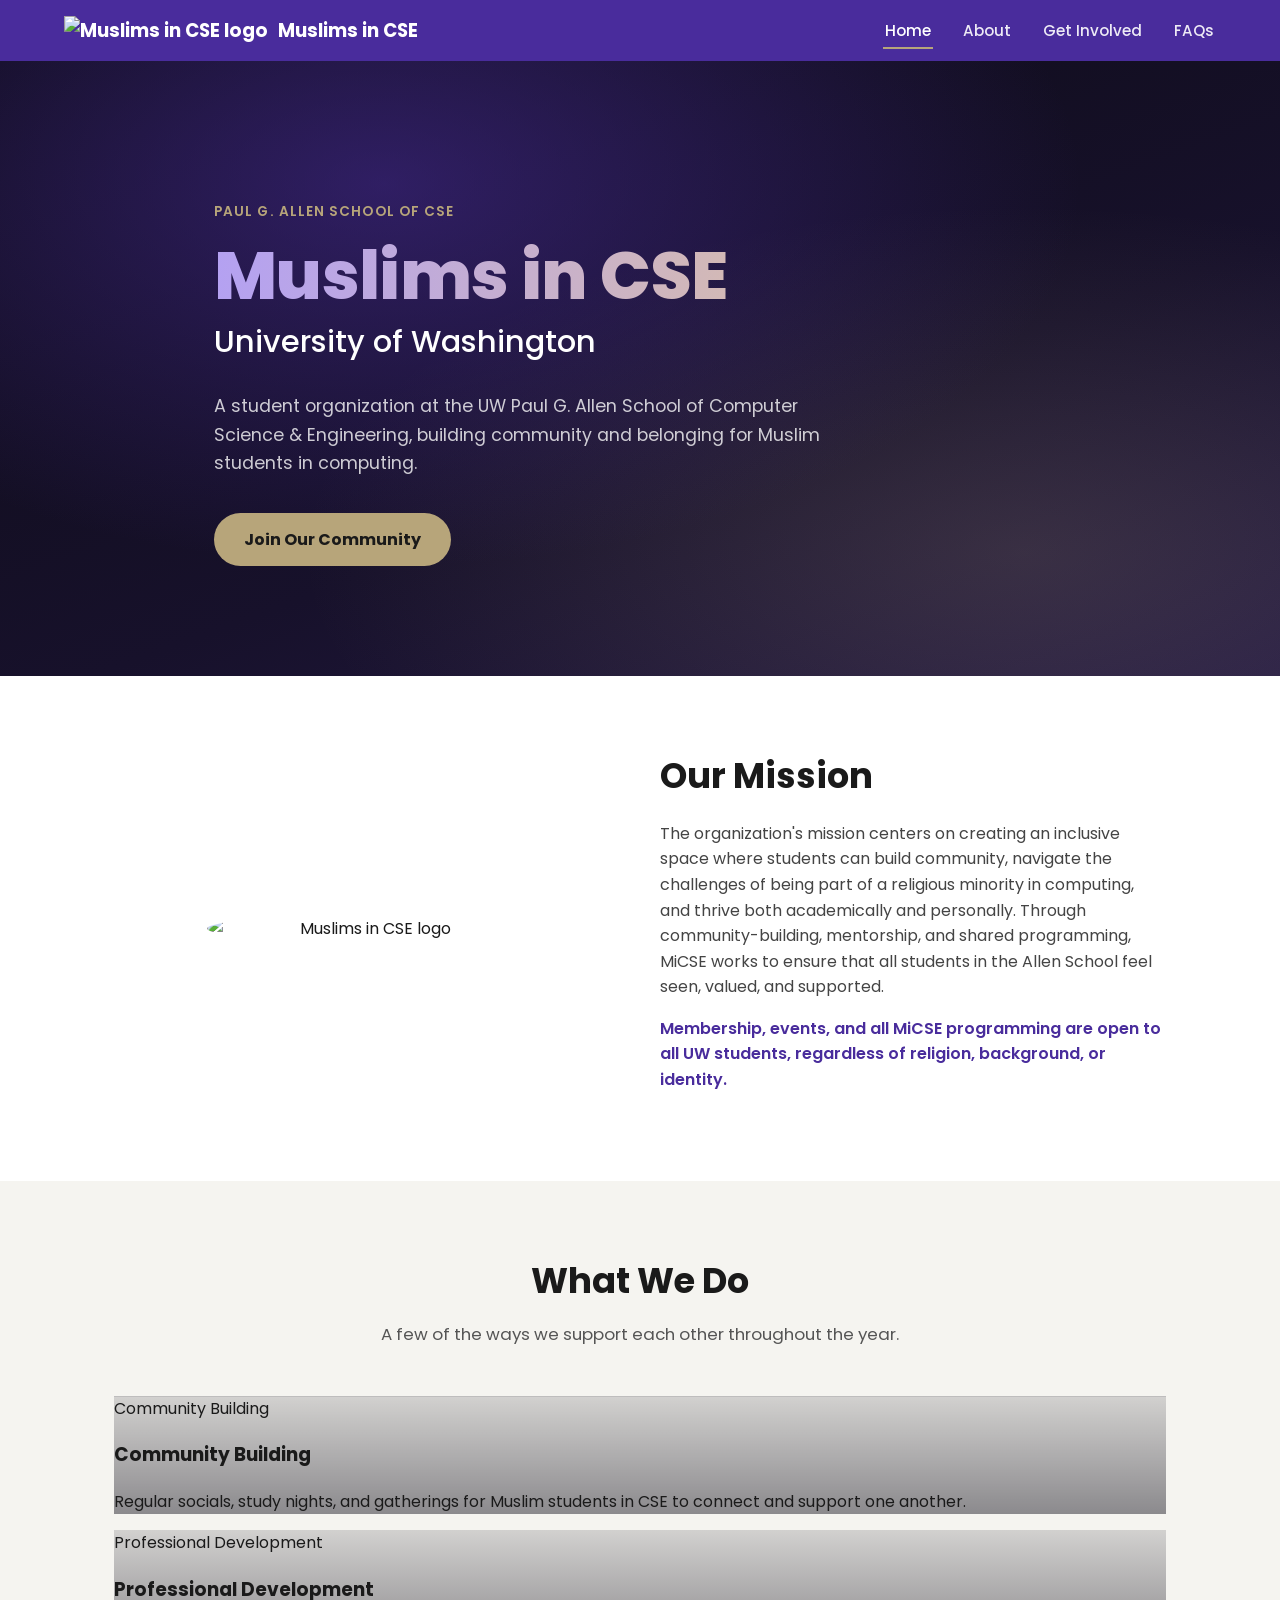
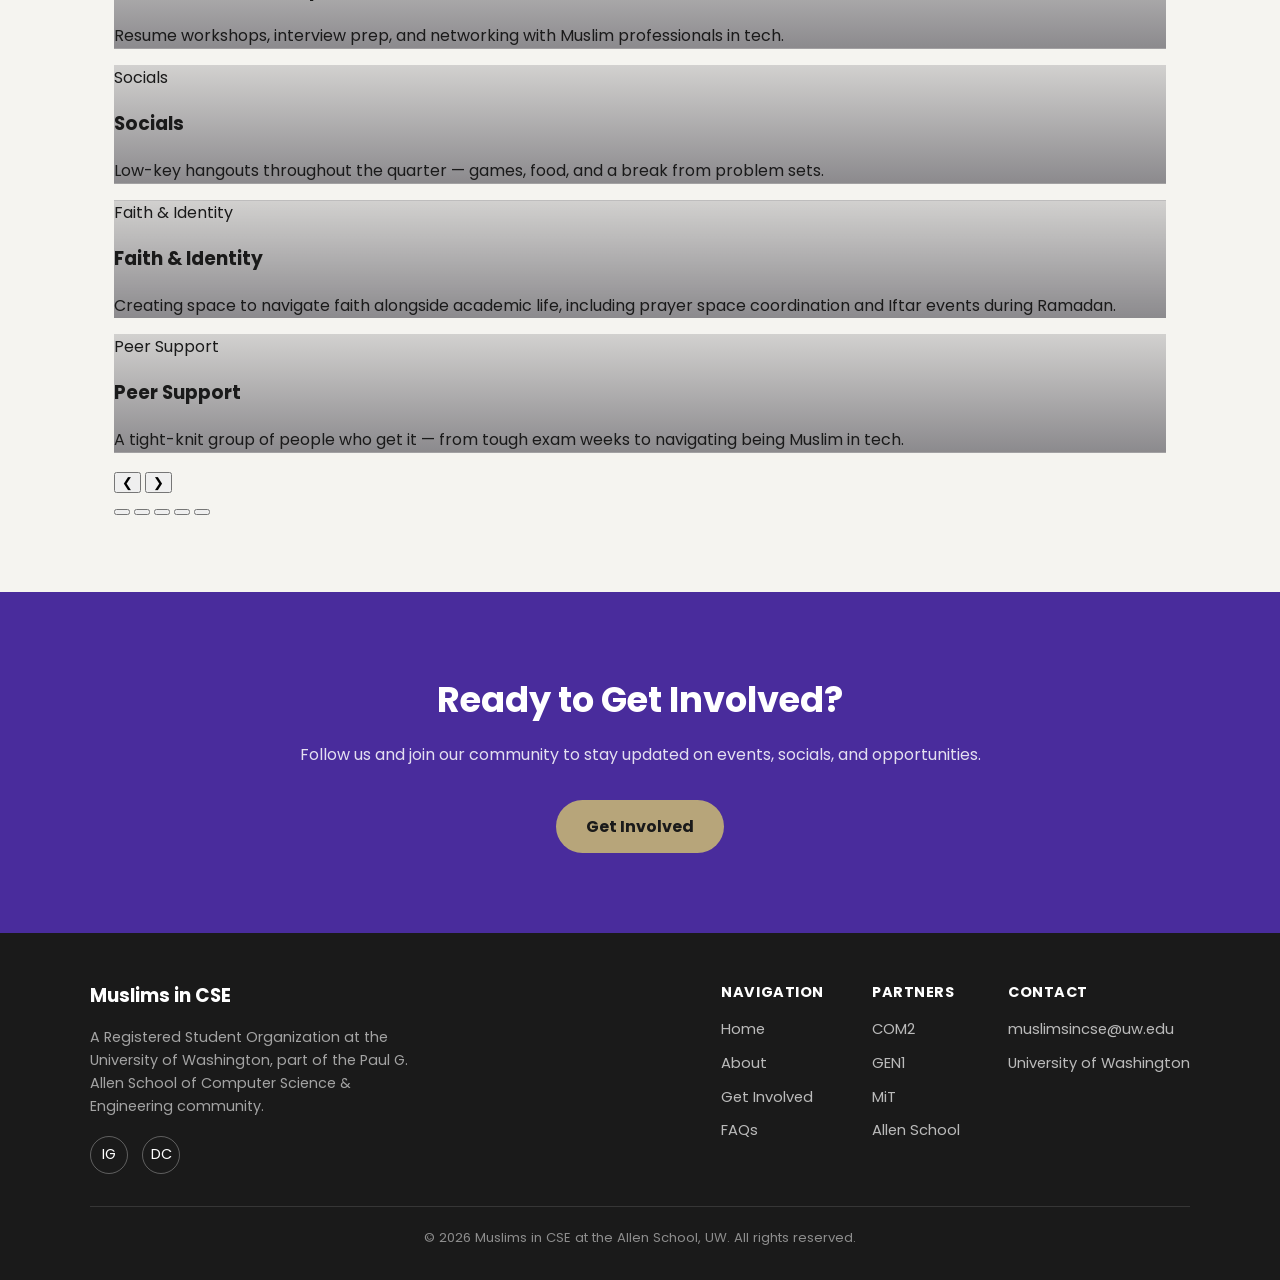
==== index.html @ fe34c17b "Enhance header and mission section layout Updated the header with a logo image and improved the miss" ====
<!DOCTYPE html>
<html lang="en">
<head>
<meta charset="UTF-8">
<meta name="viewport" content="width=device-width, initial-scale=1.0">
<title>Muslims in CSE — University of Washington</title>
<meta name="description" content="Muslims in CSE is a student organization for Muslim students in the Paul G. Allen School of Computer Science &amp; Engineering at the University of Washington.">
<link rel="stylesheet" href="style.css">
</head>
<body>

<header class="site-header">
  <div class="nav-wrap">
    <a href="index.html" class="brand"><img src="logo.png" class="logo" alt="Muslims in CSE logo"> Muslims in CSE</a>
    <button class="menu-toggle" aria-label="Toggle menu" onclick="document.querySelector('.main-nav').classList.toggle('open')">&#9776;</button>
    <nav class="main-nav">
      <ul>
        <li><a href="index.html" class="active">Home</a></li>
        <li><a href="about.html">About</a></li>
        <li><a href="get-involved.html">Get Involved</a></li>
        <li><a href="faqs.html">FAQs</a></li>
      </ul>
    </nav>
  </div>
</header>

<section class="hero">
  <div class="container">
    <span class="eyebrow">Paul G. Allen School of CSE</span>
    <h1>Muslims in CSE</h1>
    <div class="hero-sub">University of Washington</div>
    <p>A student organization at the UW Paul G. Allen School of Computer Science &amp; Engineering, building community and belonging for Muslim students in computing.</p>
    <a href="get-involved.html" class="btn">Join Our Community</a>
  </div>
</section>

<section>
  <div class="container">
    <div class="two-col">
      <div style="text-align:center;">
        <img src="logo.png" alt="Muslims in CSE logo" style="max-width:320px; width:100%; margin:0 auto; border-radius:50%;">
      </div>
      <div class="prose" style="margin:0; max-width:none;">
        <h2 style="font-size:clamp(1.6rem, 3.2vw, 2.2rem); margin:0 0 16px;">Our Mission</h2>
        <p>The organization's mission centers on creating an inclusive space where students can build community, navigate the challenges of being part of a religious minority in computing, and thrive both academically and personally. Through community-building, mentorship, and shared programming, MiCSE works to ensure that all students in the Allen School feel seen, valued, and supported.</p>
        <p style="color: var(--purple); font-weight: 600;">Membership, events, and all MiCSE programming are open to all UW students, regardless of religion, background, or identity.</p>
      </div>
    </div>
  </div>
</section>

<section class="section-soft">
  <div class="container">
    <h2 class="section-title">What We Do</h2>
    <p class="section-lead">A few of the ways we support each other throughout the year.</p>
    <div class="gallery-viewport">
      <div class="gallery-track" id="whatWeDoTrack">
        <div class="gallery-slide" style="background: linear-gradient(rgba(10,8,20,0.15), rgba(10,8,20,0.45)), url('community-building-2.png'); background-size: cover; background-position: center;">
          <span class="gallery-tag">Community Building</span>
          <div class="gallery-overlay">
            <h3>Community Building</h3>
            <p>Regular socials, study nights, and gatherings for Muslim students in CSE to connect and support one another.</p>
          </div>
        </div>
        <div class="gallery-slide" style="background: linear-gradient(rgba(10,8,20,0.15), rgba(10,8,20,0.45)), url('professional-development-2.jpg'); background-size: cover; background-position: center;">
          <span class="gallery-tag">Professional Development</span>
          <div class="gallery-overlay">
            <h3>Professional Development</h3>
            <p>Resume workshops, interview prep, and networking with Muslim professionals in tech.</p>
          </div>
        </div>
        <div class="gallery-slide" style="background: linear-gradient(rgba(10,8,20,0.15), rgba(10,8,20,0.45)), url('socials.jpg'); background-size: cover; background-position: center;">
          <span class="gallery-tag">Socials</span>
          <div class="gallery-overlay">
            <h3>Socials</h3>
            <p>Low-key hangouts throughout the quarter — games, food, and a break from problem sets.</p>
          </div>
        </div>
        <div class="gallery-slide" style="background: linear-gradient(rgba(10,8,20,0.15), rgba(10,8,20,0.45)), url('faith-identity.jpg'); background-size: cover; background-position: center;">
          <span class="gallery-tag">Faith &amp; Identity</span>
          <div class="gallery-overlay">
            <h3>Faith &amp; Identity</h3>
            <p>Creating space to navigate faith alongside academic life, including prayer space coordination and Iftar events during Ramadan.</p>
          </div>
        </div>
        <div class="gallery-slide" style="background: linear-gradient(rgba(10,8,20,0.15), rgba(10,8,20,0.45)), url('peer-support.jpg'); background-size: cover; background-position: center;">
          <span class="gallery-tag">Peer Support</span>
          <div class="gallery-overlay">
            <h3>Peer Support</h3>
            <p>A tight-knit group of people who get it — from tough exam weeks to navigating being Muslim in tech.</p>
          </div>
        </div>
      </div>
      <button class="gallery-arrow prev" aria-label="Previous" onclick="galleryMove(-1)">&#10094;</button>
      <button class="gallery-arrow next" aria-label="Next" onclick="galleryMove(1)">&#10095;</button>
      <div class="gallery-dots" id="galleryDots">
        <button class="dot active" aria-label="Slide 1" onclick="galleryGoTo(0)"></button>
        <button class="dot" aria-label="Slide 2" onclick="galleryGoTo(1)"></button>
        <button class="dot" aria-label="Slide 3" onclick="galleryGoTo(2)"></button>
        <button class="dot" aria-label="Slide 4" onclick="galleryGoTo(3)"></button>
        <button class="dot" aria-label="Slide 5" onclick="galleryGoTo(4)"></button>
      </div>
    </div>
  </div>
</section>

<script>
(function () {
  var track = document.getElementById('whatWeDoTrack');
  var dots = document.querySelectorAll('#galleryDots .dot');
  var index = 0;
  function update() {
    track.style.transform = 'translateX(' + (-index * 100) + '%)';
    dots.forEach(function (d, i) { d.classList.toggle('active', i === index); });
  }
  window.galleryMove = function (dir) {
    index = (index + dir + track.children.length) % track.children.length;
    update();
  };
  window.galleryGoTo = function (i) {
    index = i;
    update();
  };
})();
</script>

<section class="cta">
  <div class="container">
    <h2>Ready to Get Involved?</h2>
    <p>Follow us and join our community to stay updated on events, socials, and opportunities.</p>
    <a href="get-involved.html" class="btn">Get Involved</a>
  </div>
</section>

<footer class="site-footer">
  <div class="footer-inner">
    <div class="footer-brand">
      <h3>Muslims in CSE</h3>
      <p>A Registered Student Organization at the University of Washington, part of the Paul G. Allen School of Computer Science &amp; Engineering community.</p>
      <div class="social-row">
        <a href="https://www.instagram.com/muslimsincse/" target="_blank" rel="noopener" aria-label="Instagram">IG</a>
        <a href="https://discord.gg/hwtS8GEwmB" target="_blank" rel="noopener" aria-label="Discord">DC</a>
      </div>
    </div>
    <div class="footer-links">
      <div>
        <h4>Navigation</h4>
        <ul>
          <li><a href="index.html">Home</a></li>
          <li><a href="about.html">About</a></li>
          <li><a href="get-involved.html">Get Involved</a></li>
          <li><a href="faqs.html">FAQs</a></li>
        </ul>
      </div>
      <div>
        <h4>Partners</h4>
        <ul>
          <li><a href="https://com2.cs.washington.edu/" target="_blank" rel="noopener">COM2</a></li>
          <li><a href="https://gen1.cs.washington.edu/" target="_blank" rel="noopener">GEN1</a></li>
          <li><a href="https://mit.cs.washington.edu/" target="_blank" rel="noopener">MiT</a></li>
          <li><a href="https://www.cs.washington.edu/" target="_blank" rel="noopener">Allen School</a></li>
        </ul>
      </div>
      <div>
        <h4>Contact</h4>
        <ul>
          <li><a href="mailto:muslimsincse@uw.edu">muslimsincse@uw.edu</a></li>
          <li><a href="https://www.washington.edu/" target="_blank" rel="noopener">University of Washington</a></li>
        </ul>
      </div>
    </div>
  </div>
  <div class="footer-bottom">&copy; 2026 Muslims in CSE at the Allen School, UW. All rights reserved.</div>
</footer>

</body>
</html>
---- style.css ----
@import url('https://fonts.googleapis.com/css2?family=Poppins:wght@400;500;600;700;800&display=swap');

:root {
  --purple: #492c9c;
  --purple-dark: #2c1a63;
  --purple-light: #b4a1f2;
  --gold: #b7a57a;
  --ink: #1a1a1a;
  --bg-soft: #f5f4f0;
  --white: #ffffff;
  --radius: 14px;
}

* { box-sizing: border-box; }

body {
  margin: 0;
  font-family: 'Poppins', -apple-system, BlinkMacSystemFont, "Segoe UI", Roboto, Helvetica, Arial, sans-serif;
  color: var(--ink);
  line-height: 1.6;
  background: var(--white);
}

h1, h2, h3, .brand, nav.main-nav a { font-family: 'Poppins', sans-serif; }

img { max-width: 100%; display: block; }
a { color: inherit; }

.container {
  max-width: 1100px;
  margin: 0 auto;
  padding: 0 24px;
}

header.site-header {
  position: sticky;
  top: 0;
  z-index: 50;
  background: var(--purple);
  border-bottom: none;
}

.nav-wrap {
  display: flex;
  align-items: center;
  justify-content: space-between;
  padding: 16px 24px;
  max-width: 1200px;
  margin: 0 auto;
}

.brand {
  display: flex;
  align-items: center;
  gap: 10px;
  font-weight: 700;
  font-size: 1.15rem;
  text-decoration: none;
  color: var(--white);
}

.brand .dot {
  width: 12px;
  height: 12px;
  border-radius: 50%;
  background: var(--gold);
}

nav.main-nav ul {
  display: flex;
  gap: 28px;
  list-style: none;
  margin: 0;
  padding: 0;
}

nav.main-nav a {
  text-decoration: none;
  font-weight: 500;
  font-size: 0.95rem;
  color: rgba(255,255,255,0.9);
  padding: 6px 2px;
  border-bottom: 2px solid transparent;
}

nav.main-nav a:hover,
nav.main-nav a.active {
  color: var(--white);
  border-bottom-color: var(--gold);
}

.menu-toggle {
  display: none;
  background: none;
  border: none;
  font-size: 1.6rem;
  cursor: pointer;
  color: var(--white);
}

@media (max-width: 720px) {
  .menu-toggle { display: block; }
  nav.main-nav {
    display: none;
    width: 100%;
    order: 3;
  }
  nav.main-nav.open { display: block; }
  nav.main-nav ul {
    flex-direction: column;
    gap: 0;
    padding: 8px 24px 16px;
  }
  nav.main-nav a { display: block; padding: 10px 0; }
  .nav-wrap { flex-wrap: wrap; }
}

.hero {
  background:
    radial-gradient(ellipse at 30% 20%, rgba(73,44,156,0.55) 0%, rgba(10,8,20,0) 55%),
    radial-gradient(ellipse at 80% 80%, rgba(183,165,122,0.18) 0%, rgba(10,8,20,0) 50%),
    linear-gradient(160deg, #0d0b16 0%, #17112b 60%, #241a44 100%);
  color: var(--white);
  padding: 140px 24px 110px;
  text-align: left;
  position: relative;
}

.hero .container { max-width: 900px; }

.hero .eyebrow {
  color: var(--gold);
  font-weight: 600;
  letter-spacing: 0.08em;
  text-transform: uppercase;
  font-size: 0.85rem;
  margin-bottom: 18px;
  display: block;
}

.hero h1 {
  font-size: clamp(2.6rem, 6vw, 4.2rem);
  margin: 0;
  font-weight: 800;
  letter-spacing: -0.01em;
  line-height: 1.05;
  background: linear-gradient(90deg, var(--purple-light), #e7c98f);
  -webkit-background-clip: text;
  background-clip: text;
  color: transparent;
}

.hero h1 + .hero-sub {
  font-size: clamp(1.3rem, 3vw, 1.9rem);
  font-weight: 500;
  color: var(--white);
  margin: 6px 0 26px;
}

.hero p {
  max-width: 620px;
  margin: 0 0 36px;
  font-size: 1.1rem;
  color: rgba(255,255,255,0.78);
}

.page-hero {
  background: linear-gradient(160deg, #0d0b16 0%, #17112b 60%, #241a44 100%);
  color: var(--white);
  padding: 96px 24px 72px;
  text-align: center;
}

.page-hero h1 {
  margin: 0 0 10px;
  font-size: clamp(2rem, 4.5vw, 2.8rem);
  font-weight: 800;
  background: linear-gradient(90deg, var(--purple-light), #e7c98f);
  -webkit-background-clip: text;
  background-clip: text;
  color: transparent;
  display: inline-block;
}
.page-hero p { margin: 0; color: rgba(255,255,255,0.75); }

.btn {
  display: inline-block;
  padding: 14px 30px;
  border-radius: 999px;
  background: var(--gold);
  color: var(--ink);
  font-weight: 700;
  text-decoration: none;
  transition: transform 0.15s ease, box-shadow 0.15s ease;
  border: none;
  cursor: pointer;
}

.btn:hover { transform: translateY(-2px); box-shadow: 0 8px 20px rgba(0,0,0,0.18); }

.btn-outline {
  background: transparent;
  border: 2px solid var(--white);
  color: var(--white);
}

section { padding: 72px 24px; }
.section-soft { background: var(--bg-soft); }
.section-dark { background: var(--purple); color: var(--white); }

h2.section-title {
  text-align: center;
  font-size: clamp(1.6rem, 3.2vw, 2.2rem);
  margin: 0 0 12px;
}

p.section-lead {
  text-align: center;
  max-width: 680px;
  margin: 0 auto 48px;
  color: #555;
  font-size: 1.05rem;
}

.section-dark p.section-lead { color: rgba(255,255,255,0.85); }

.grid {
  display: grid;
  grid-template-columns: repeat(auto-fit, minmax(230px, 1fr));
  gap: 24px;
  max-width: 1100px;
  margin: 0 auto;
}

.card {
  background: var(--white);
  border-radius: var(--radius);
  padding: 28px 24px;
  box-shadow: 0 2px 14px rgba(0,0,0,0.06);
  border: 1px solid #eee;
}

.card .icon {
  width: 46px;
  height: 46px;
  border-radius: 12px;
  background: var(--purple);
  color: var(--white);
  display: flex;
  align-items: center;
  justify-content: center;
  font-size: 1.3rem;
  margin-bottom: 16px;
}

.card h3 { margin: 0 0 10px; font-size: 1.15rem; }
.card p { margin: 0; color: #555; font-size: 0.97rem; }

.faq-list { max-width: 780px; margin: 0 auto; }

details.faq-item {
  border-bottom: 1px solid #e4e4e4;
  padding: 18px 0;
}

details.faq-item summary {
  cursor: pointer;
  font-weight: 600;
  font-size: 1.05rem;
  list-style: none;
  display: flex;
  justify-content: space-between;
  align-items: center;
}

details.faq-item summary::-webkit-details-marker { display: none; }

details.faq-item summary::after {
  content: "+";
  font-size: 1.4rem;
  color: var(--purple);
  margin-left: 16px;
  transition: transform 0.2s ease;
}

details.faq-item[open] summary::after { transform: rotate(45deg); }

details.faq-item p {
  margin: 14px 0 0;
  color: #555;
}

.cta {
  background: var(--purple);
  color: var(--white);
  text-align: center;
  padding: 80px 24px;
}

.cta h2 { margin: 0 0 14px; font-size: clamp(1.6rem, 3.5vw, 2.2rem); }
.cta p { margin: 0 0 32px; color: rgba(255,255,255,0.85); }

footer.site-footer {
  background: #1a1a1a;
  color: rgba(255,255,255,0.85);
  padding: 48px 24px 32px;
}

.footer-inner {
  max-width: 1100px;
  margin: 0 auto;
  display: flex;
  flex-wrap: wrap;
  justify-content: space-between;
  gap: 32px;
}

.footer-brand { max-width: 320px; }
.footer-brand h3 { color: var(--white); margin: 0 0 10px; }
.footer-brand p { font-size: 0.9rem; color: rgba(255,255,255,0.6); }

.footer-links { display: flex; gap: 48px; flex-wrap: wrap; }
.footer-links h4 { color: var(--white); font-size: 0.9rem; margin: 0 0 12px; text-transform: uppercase; letter-spacing: 0.04em; }
.footer-links ul { list-style: none; margin: 0; padding: 0; }
.footer-links li { margin-bottom: 8px; }
.footer-links a { color: rgba(255,255,255,0.7); text-decoration: none; font-size: 0.92rem; }
.footer-links a:hover { color: var(--white); }

.social-row { display: flex; gap: 14px; margin-top: 18px; }
.social-row a {
  width: 38px; height: 38px;
  border-radius: 50%;
  border: 1px solid rgba(255,255,255,0.3);
  display: flex; align-items: center; justify-content: center;
  text-decoration: none;
  color: var(--white);
  font-size: 0.9rem;
}

.footer-bottom {
  max-width: 1100px;
  margin: 32px auto 0;
  padding-top: 20px;
  border-top: 1px solid rgba(255,255,255,0.12);
  font-size: 0.82rem;
  color: rgba(255,255,255,0.5);
  text-align: center;
}

.prose { max-width: 760px; margin: 0 auto; }
.prose h2 { margin-top: 40px; }
.prose p { color: #444; }

.two-col {
  display: grid;
  grid-template-columns: 1fr 1fr;
  gap: 40px;
  max-width: 1100px;
  margin: 0 auto;
  align-items: center;
}

@media (max-width: 720px) {
  .two-col { grid-template-columns: 1fr; }
  section { padding: 56px 20px; }
}

.placeholder-note {
  display: inline-block;
  background: #fff4e5;
  border: 1px solid #ffd699;
  color: #8a5a00;
  font-size: 0.85rem;
  padding: 10px 14px;
  border-radius: 8px;
  margin-top: 8px;
}
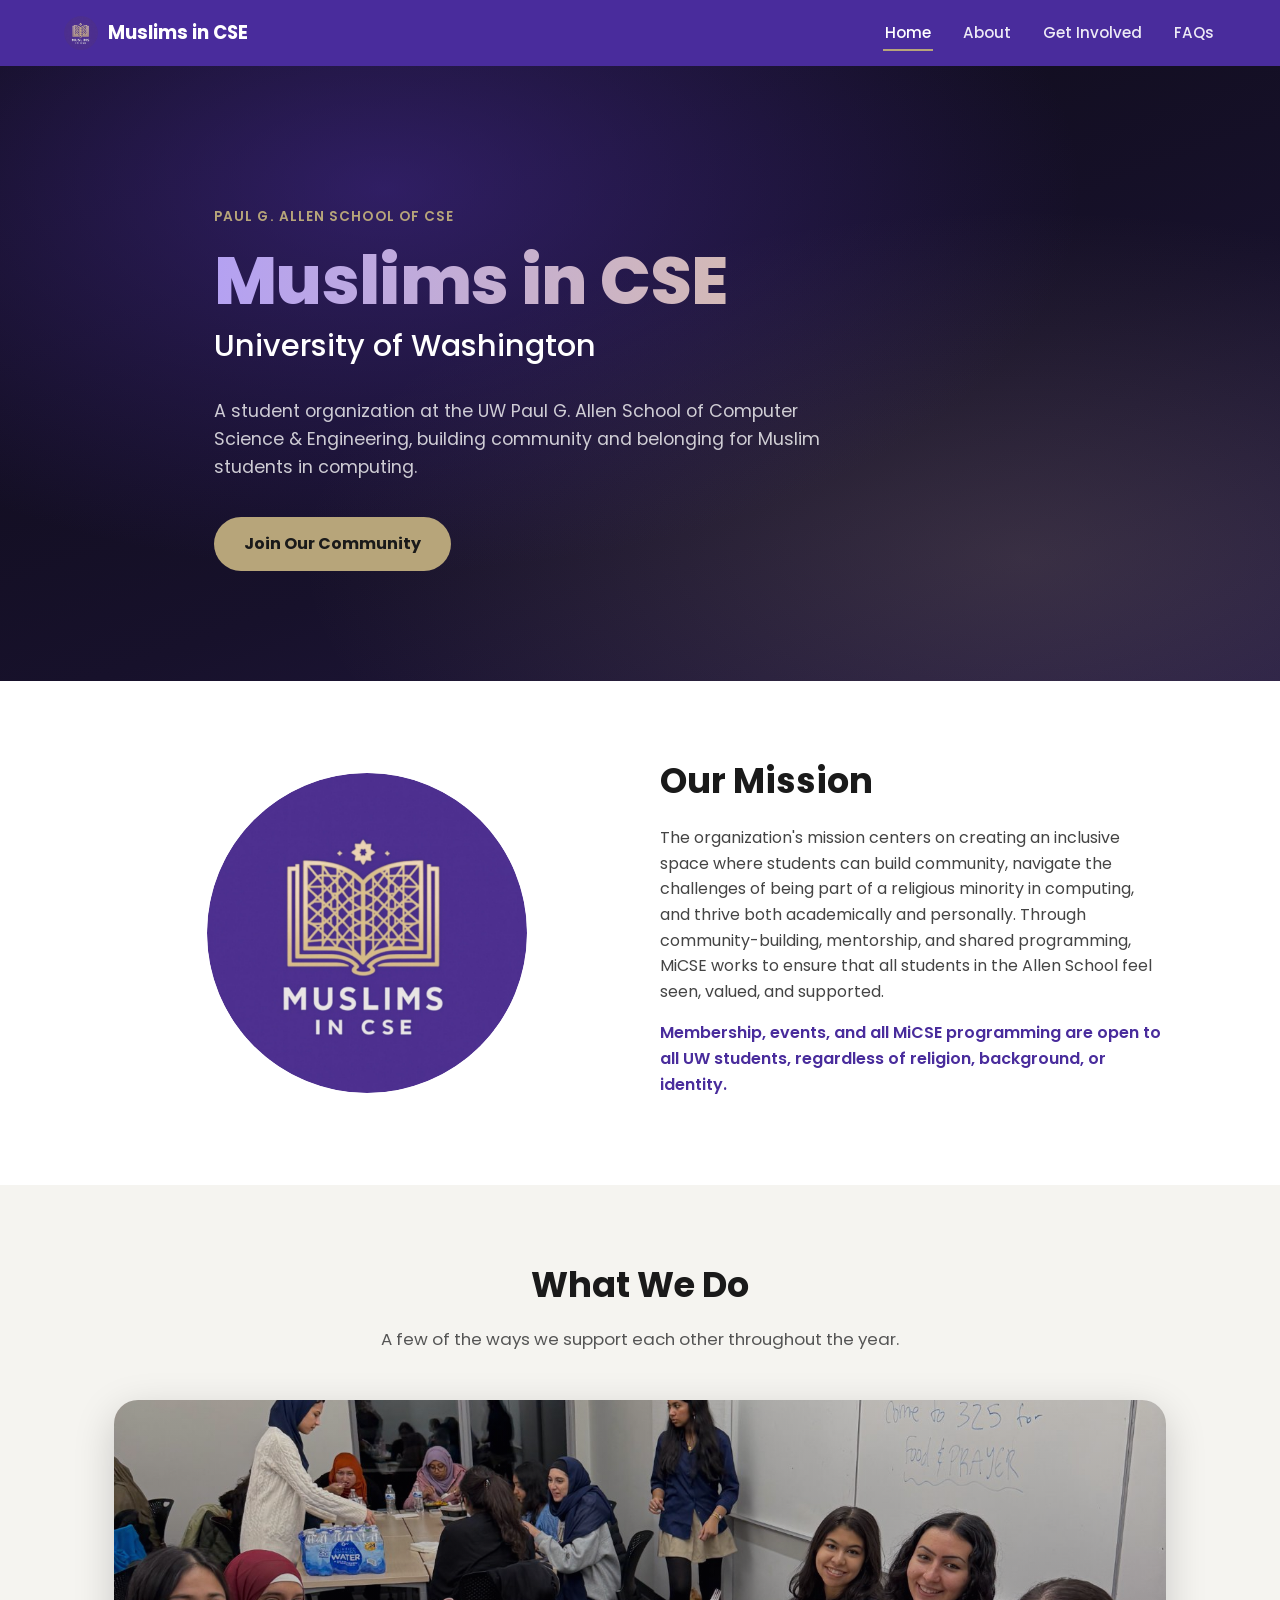
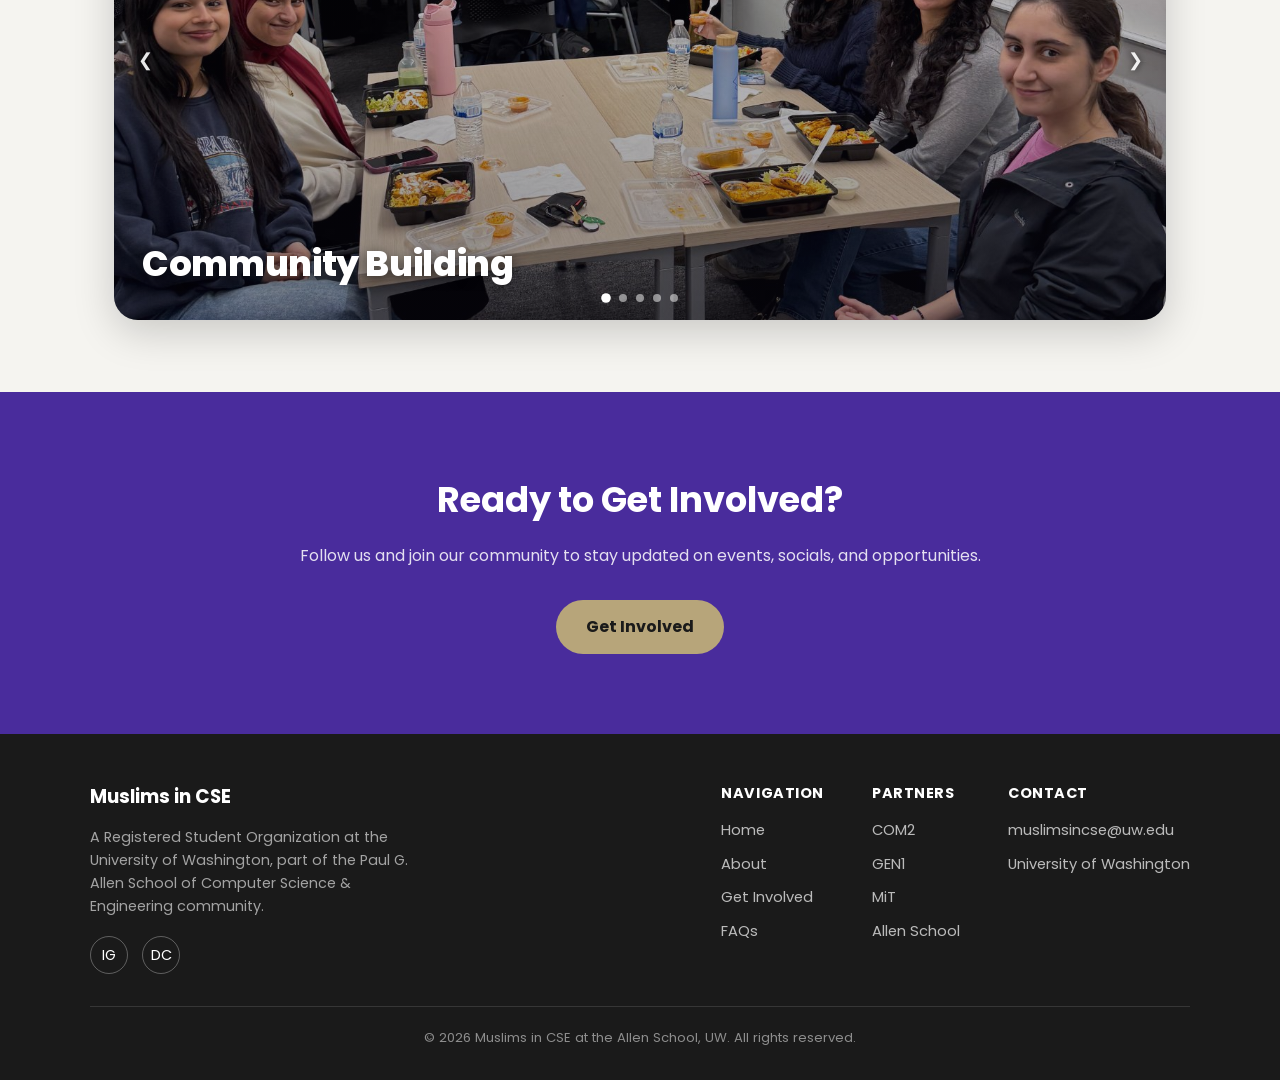
==== commit 66b17c36: "Update gallery slide background image" ====
--- a/index.html
+++ b/index.html
@@ -76,7 +76,7 @@
             <p>Low-key hangouts throughout the quarter — games, food, and a break from problem sets.</p>
           </div>
         </div>
-        <div class="gallery-slide" style="background: linear-gradient(rgba(10,8,20,0.15), rgba(10,8,20,0.45)), url('faith-identity.jpg'); background-size: cover; background-position: center;">
+        <div class="gallery-slide" style="background: linear-gradient(rgba(10,8,20,0.15), rgba(10,8,20,0.45)), url('faith-identity-fixed.jpg'); background-size: cover; background-position: center;">
           <span class="gallery-tag">Faith &amp; Identity</span>
           <div class="gallery-overlay">
             <h3>Faith &amp; Identity</h3>
--- a/style.css
+++ b/style.css
@@ -32,6 +32,7 @@
   padding: 0 24px;
 }
 
+/* Header / nav */
 header.site-header {
   position: sticky;
   top: 0;
@@ -59,11 +60,12 @@
   color: var(--white);
 }
 
-.brand .dot {
-  width: 12px;
-  height: 12px;
+.brand .logo {
+  width: 34px;
+  height: 34px;
   border-radius: 50%;
-  background: var(--gold);
+  object-fit: cover;
+  display: block;
 }
 
 nav.main-nav ul {
@@ -115,6 +117,7 @@
   .nav-wrap { flex-wrap: wrap; }
 }
 
+/* Hero */
 .hero {
   background:
     radial-gradient(ellipse at 30% 20%, rgba(73,44,156,0.55) 0%, rgba(10,8,20,0) 55%),
@@ -183,6 +186,7 @@
 }
 .page-hero p { margin: 0; color: rgba(255,255,255,0.75); }
 
+/* Buttons */
 .btn {
   display: inline-block;
   padding: 14px 30px;
@@ -204,6 +208,7 @@
   color: var(--white);
 }
 
+/* Sections */
 section { padding: 72px 24px; }
 .section-soft { background: var(--bg-soft); }
 .section-dark { background: var(--purple); color: var(--white); }
@@ -224,6 +229,7 @@
 
 .section-dark p.section-lead { color: rgba(255,255,255,0.85); }
 
+/* Cards grid */
 .grid {
   display: grid;
   grid-template-columns: repeat(auto-fit, minmax(230px, 1fr));
@@ -256,6 +262,131 @@
 .card h3 { margin: 0 0 10px; font-size: 1.15rem; }
 .card p { margin: 0; color: #555; font-size: 0.97rem; }
 
+/* What We Do photo gallery */
+.gallery-viewport {
+  position: relative;
+  max-width: 1100px;
+  margin: 0 auto;
+  border-radius: 24px;
+  overflow: hidden;
+  box-shadow: 0 12px 40px rgba(0,0,0,0.18);
+}
+
+.gallery-track {
+  display: flex;
+  width: 100%;
+  transition: transform 0.45s ease;
+}
+
+.gallery-slide {
+  position: relative;
+  flex: 0 0 100%;
+  height: 520px;
+  background:
+    radial-gradient(ellipse at 30% 20%, rgba(183,165,122,0.25) 0%, rgba(10,8,20,0) 55%),
+    linear-gradient(160deg, #3a2586 0%, #1c1238 100%);
+  display: flex;
+  align-items: center;
+  justify-content: center;
+}
+
+.gallery-slide .gallery-icon {
+  font-size: 5rem;
+  opacity: 0.9;
+  transition: opacity 0.2s ease;
+}
+
+.gallery-slide .gallery-tag {
+  position: absolute;
+  bottom: 28px;
+  left: 28px;
+  color: var(--white);
+  font-size: 2.2rem;
+  font-weight: 800;
+  letter-spacing: -0.01em;
+  text-shadow: 0 2px 12px rgba(0,0,0,0.55);
+  transition: opacity 0.2s ease;
+}
+
+.gallery-overlay {
+  position: absolute;
+  inset: 0;
+  background: rgba(10,8,20,0.85);
+  display: flex;
+  flex-direction: column;
+  align-items: center;
+  justify-content: center;
+  text-align: center;
+  padding: 40px;
+  opacity: 0;
+  transition: opacity 0.25s ease;
+}
+
+.gallery-overlay h3 { color: var(--white); margin: 0 0 12px; font-size: 1.5rem; }
+.gallery-overlay p { color: rgba(255,255,255,0.85); margin: 0; max-width: 480px; font-size: 1rem; }
+
+.gallery-slide:hover .gallery-overlay { opacity: 1; }
+.gallery-slide:hover .gallery-icon,
+.gallery-slide:hover .gallery-tag { opacity: 0; }
+
+.gallery-arrow {
+  position: absolute;
+  top: 50%;
+  transform: translateY(-50%);
+  width: 34px;
+  height: 34px;
+  border: none;
+  background: transparent;
+  color: var(--white);
+  font-size: 1.1rem;
+  line-height: 1;
+  cursor: pointer;
+  display: flex;
+  align-items: center;
+  justify-content: center;
+  text-shadow: 0 1px 6px rgba(0,0,0,0.6);
+  z-index: 5;
+  opacity: 0.9;
+  transition: opacity 0.15s ease, transform 0.15s ease;
+}
+
+.gallery-arrow:hover { opacity: 1; transform: translateY(-50%) scale(1.15); }
+.gallery-arrow.prev { left: 14px; }
+.gallery-arrow.next { right: 14px; }
+
+.gallery-dots {
+  position: absolute;
+  bottom: 18px;
+  left: 50%;
+  transform: translateX(-50%);
+  display: flex;
+  gap: 9px;
+  z-index: 5;
+}
+
+.gallery-dots .dot {
+  width: 8px;
+  height: 8px;
+  border-radius: 50%;
+  border: none;
+  padding: 0;
+  background: rgba(255,255,255,0.5);
+  cursor: pointer;
+  transition: background 0.15s ease, transform 0.15s ease;
+}
+
+.gallery-dots .dot.active {
+  background: var(--white);
+  transform: scale(1.2);
+}
+
+@media (max-width: 720px) {
+  .gallery-slide { height: 360px; }
+  .gallery-overlay { padding: 24px; }
+  .gallery-overlay h3 { font-size: 1.2rem; }
+}
+
+/* FAQ accordion */
 .faq-list { max-width: 780px; margin: 0 auto; }
 
 details.faq-item {
@@ -290,6 +421,7 @@
   color: #555;
 }
 
+/* CTA */
 .cta {
   background: var(--purple);
   color: var(--white);
@@ -300,6 +432,7 @@
 .cta h2 { margin: 0 0 14px; font-size: clamp(1.6rem, 3.5vw, 2.2rem); }
 .cta p { margin: 0 0 32px; color: rgba(255,255,255,0.85); }
 
+/* Footer */
 footer.site-footer {
   background: #1a1a1a;
   color: rgba(255,255,255,0.85);
@@ -347,6 +480,7 @@
   text-align: center;
 }
 
+/* Content pages */
 .prose { max-width: 760px; margin: 0 auto; }
 .prose h2 { margin-top: 40px; }
 .prose p { color: #444; }
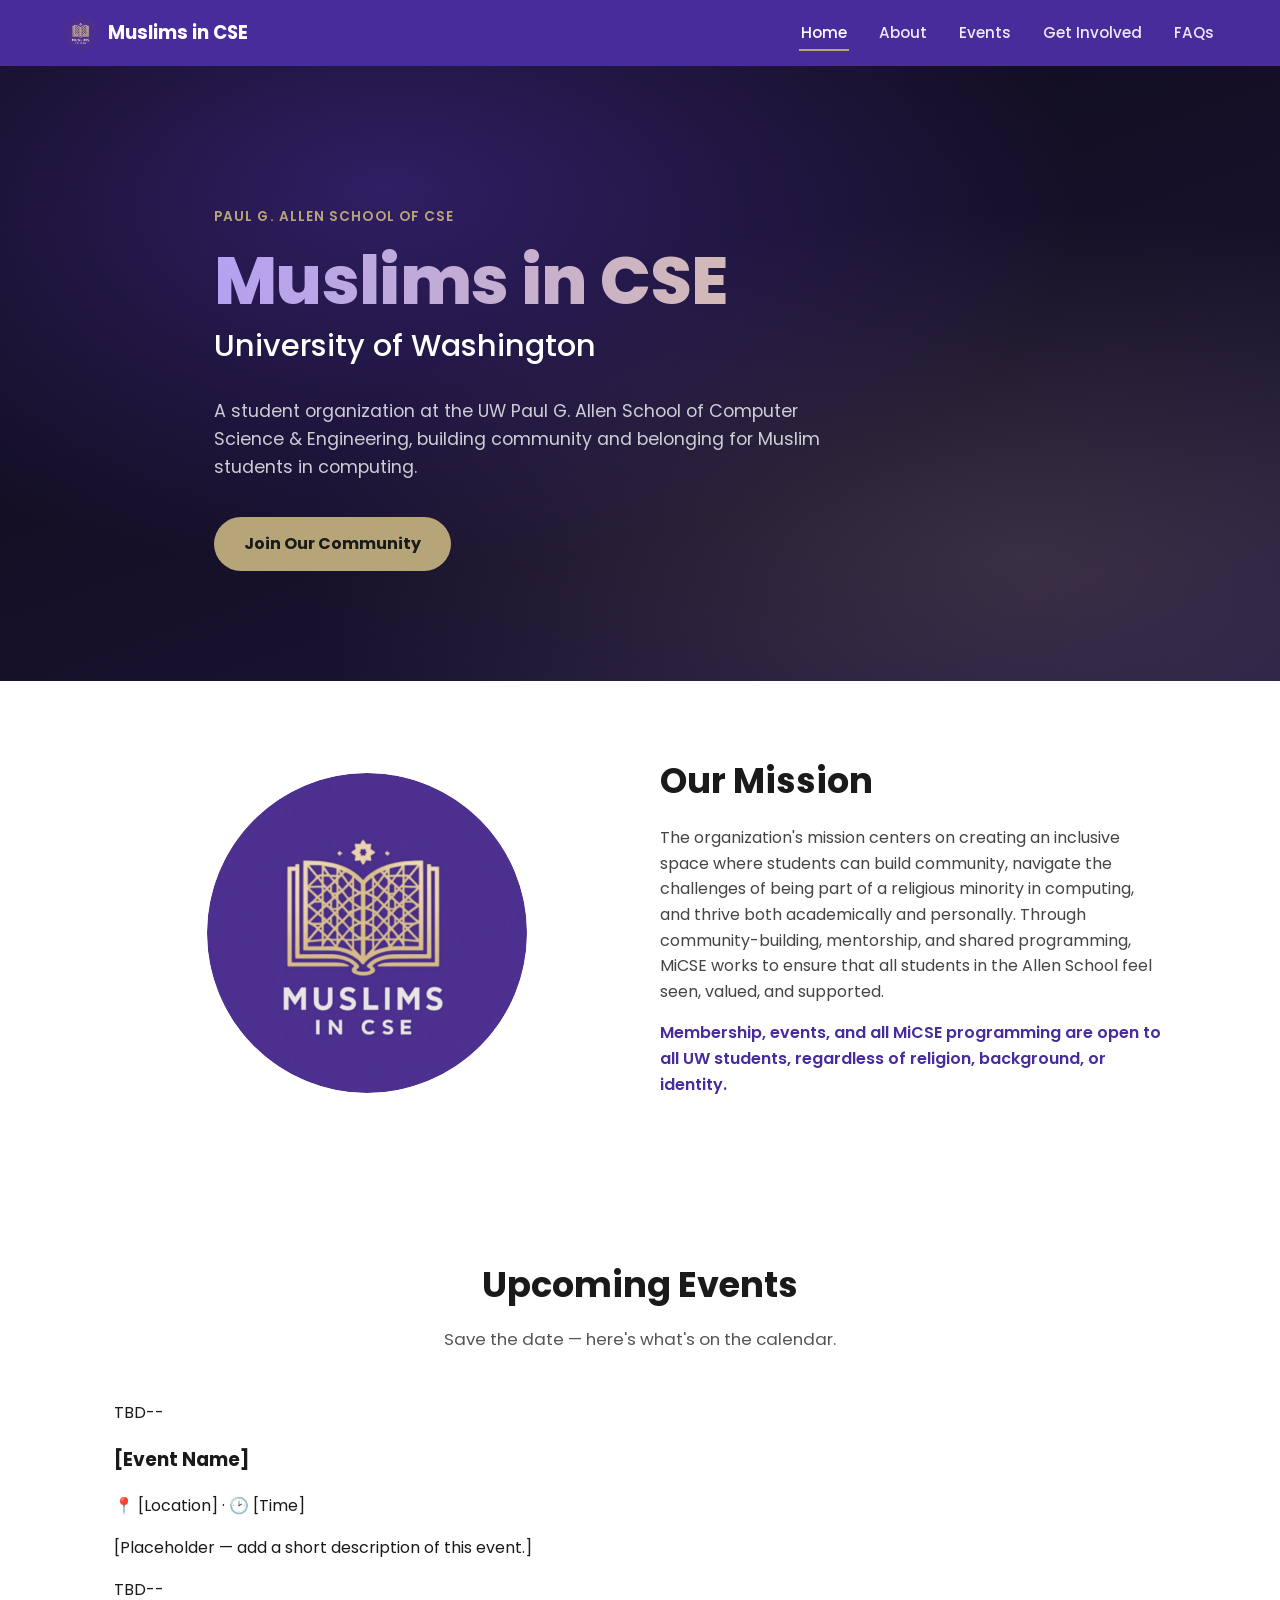
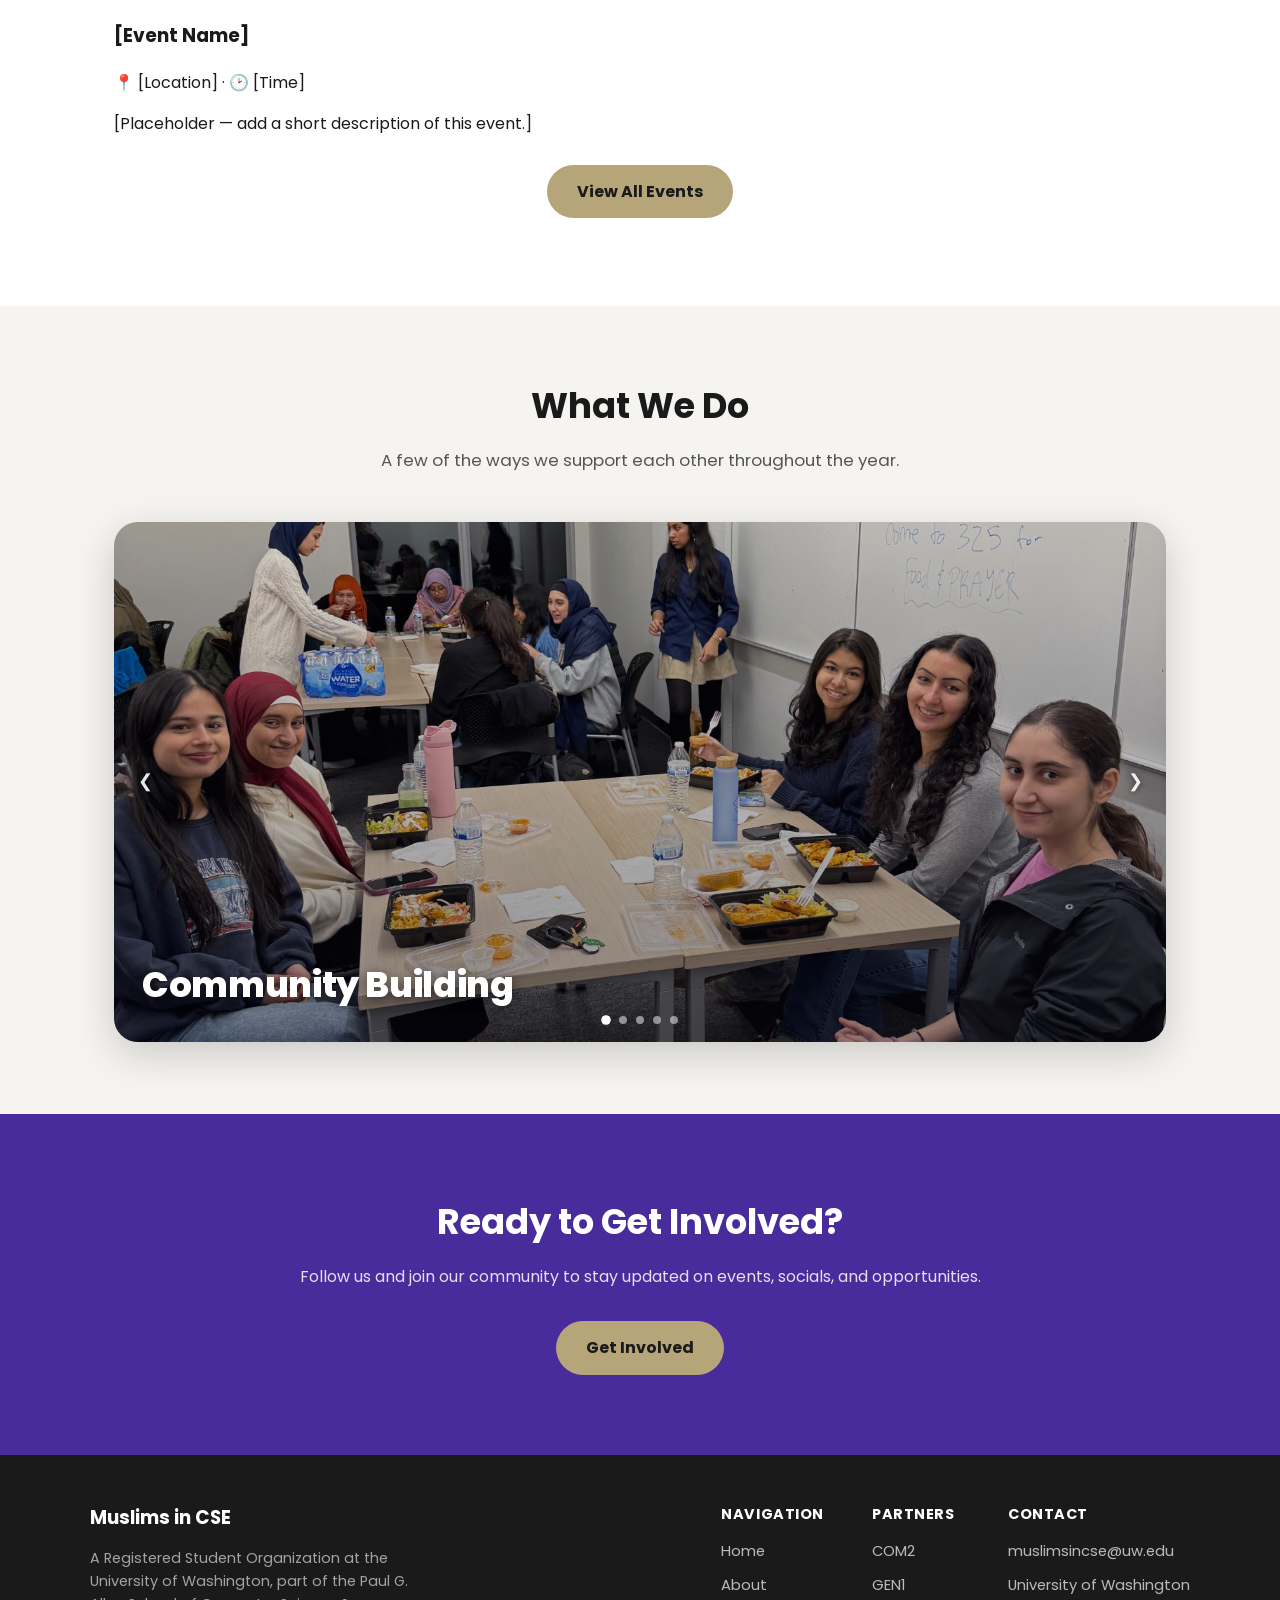
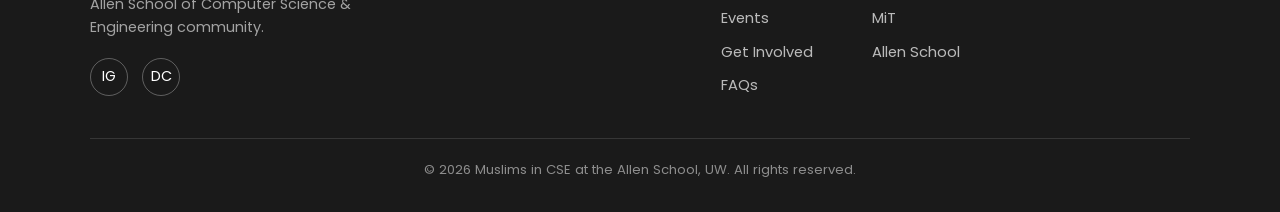
==== commit c10a481f: "Add Events section to index.html" ====
--- a/index.html
+++ b/index.html
@@ -17,6 +17,7 @@
       <ul>
         <li><a href="index.html" class="active">Home</a></li>
         <li><a href="about.html">About</a></li>
+        <li><a href="events.html">Events</a></li>
         <li><a href="get-involved.html">Get Involved</a></li>
         <li><a href="faqs.html">FAQs</a></li>
       </ul>
@@ -46,6 +47,32 @@
         <p style="color: var(--purple); font-weight: 600;">Membership, events, and all MiCSE programming are open to all UW students, regardless of religion, background, or identity.</p>
       </div>
     </div>
+  </div>
+</section>
+
+<section>
+  <div class="container">
+    <h2 class="section-title">Upcoming Events</h2>
+    <p class="section-lead">Save the date — here's what's on the calendar.</p>
+    <div class="event-list">
+      <div class="event-card">
+        <div class="event-date"><span class="event-month">TBD</span><span class="event-day">--</span></div>
+        <div class="event-info">
+          <h3>[Event Name]</h3>
+          <p class="event-meta">&#128205; [Location] &middot; &#128337; [Time]</p>
+          <p>[Placeholder — add a short description of this event.]</p>
+        </div>
+      </div>
+      <div class="event-card">
+        <div class="event-date"><span class="event-month">TBD</span><span class="event-day">--</span></div>
+        <div class="event-info">
+          <h3>[Event Name]</h3>
+          <p class="event-meta">&#128205; [Location] &middot; &#128337; [Time]</p>
+          <p>[Placeholder — add a short description of this event.]</p>
+        </div>
+      </div>
+    </div>
+    <p style="text-align:center; margin-top:28px;"><a href="events.html" class="btn">View All Events</a></p>
   </div>
 </section>
 
@@ -76,7 +103,7 @@
             <p>Low-key hangouts throughout the quarter — games, food, and a break from problem sets.</p>
           </div>
         </div>
-        <div class="gallery-slide" style="background: linear-gradient(rgba(10,8,20,0.15), rgba(10,8,20,0.45)), url('faith-identity-fixed.jpg'); background-size: cover; background-position: center;">
+        <div class="gallery-slide" style="background: linear-gradient(rgba(10,8,20,0.15), rgba(10,8,20,0.45)), url('faith-identity.png'); background-size: cover; background-position: center;">
           <span class="gallery-tag">Faith &amp; Identity</span>
           <div class="gallery-overlay">
             <h3>Faith &amp; Identity</h3>
@@ -148,6 +175,7 @@
         <ul>
           <li><a href="index.html">Home</a></li>
           <li><a href="about.html">About</a></li>
+          <li><a href="events.html">Events</a></li>
           <li><a href="get-involved.html">Get Involved</a></li>
           <li><a href="faqs.html">FAQs</a></li>
         </ul>
--- a/style.css
+++ b/style.css
@@ -382,8 +382,9 @@
 
 @media (max-width: 720px) {
   .gallery-slide { height: 360px; }
-  .gallery-overlay { padding: 24px; }
+  .gallery-overlay { opacity: 1; padding: 24px; }
   .gallery-overlay h3 { font-size: 1.2rem; }
+  .gallery-tag { display: none; }
 }
 
 /* FAQ accordion */
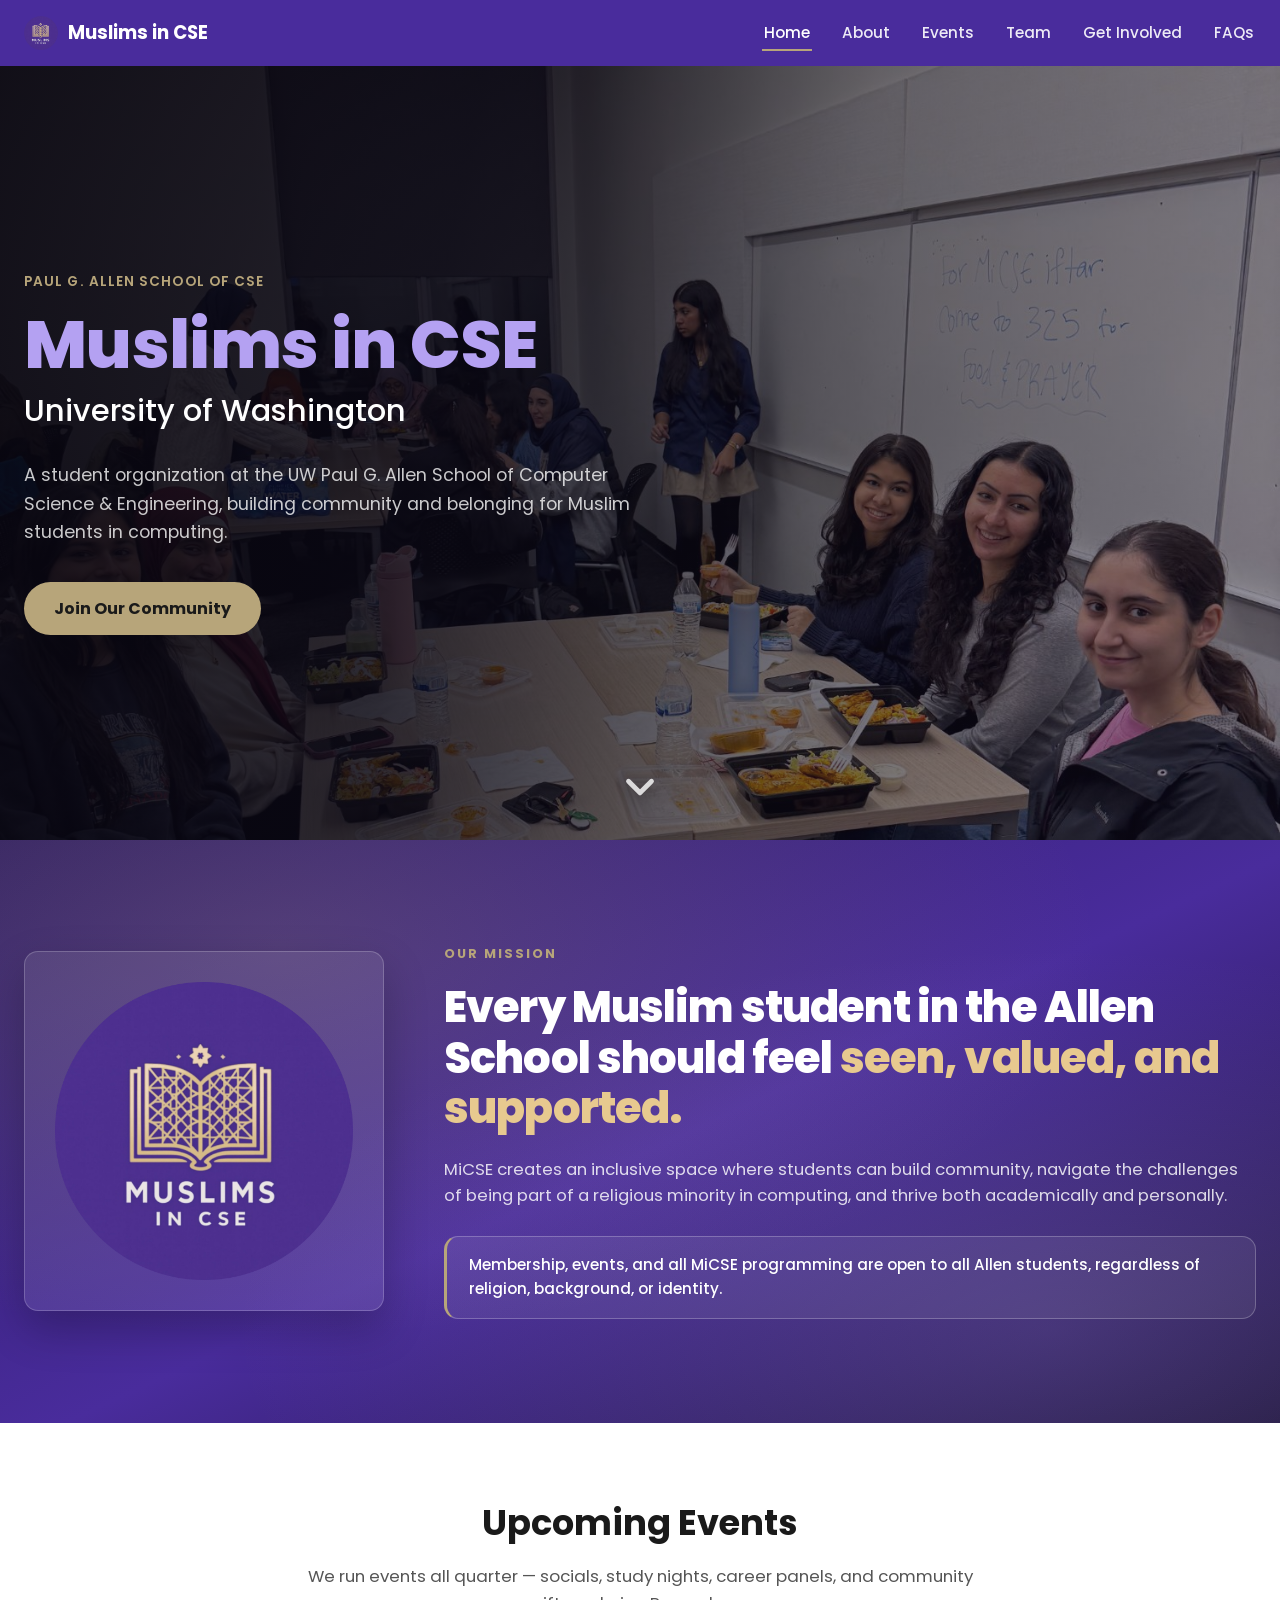
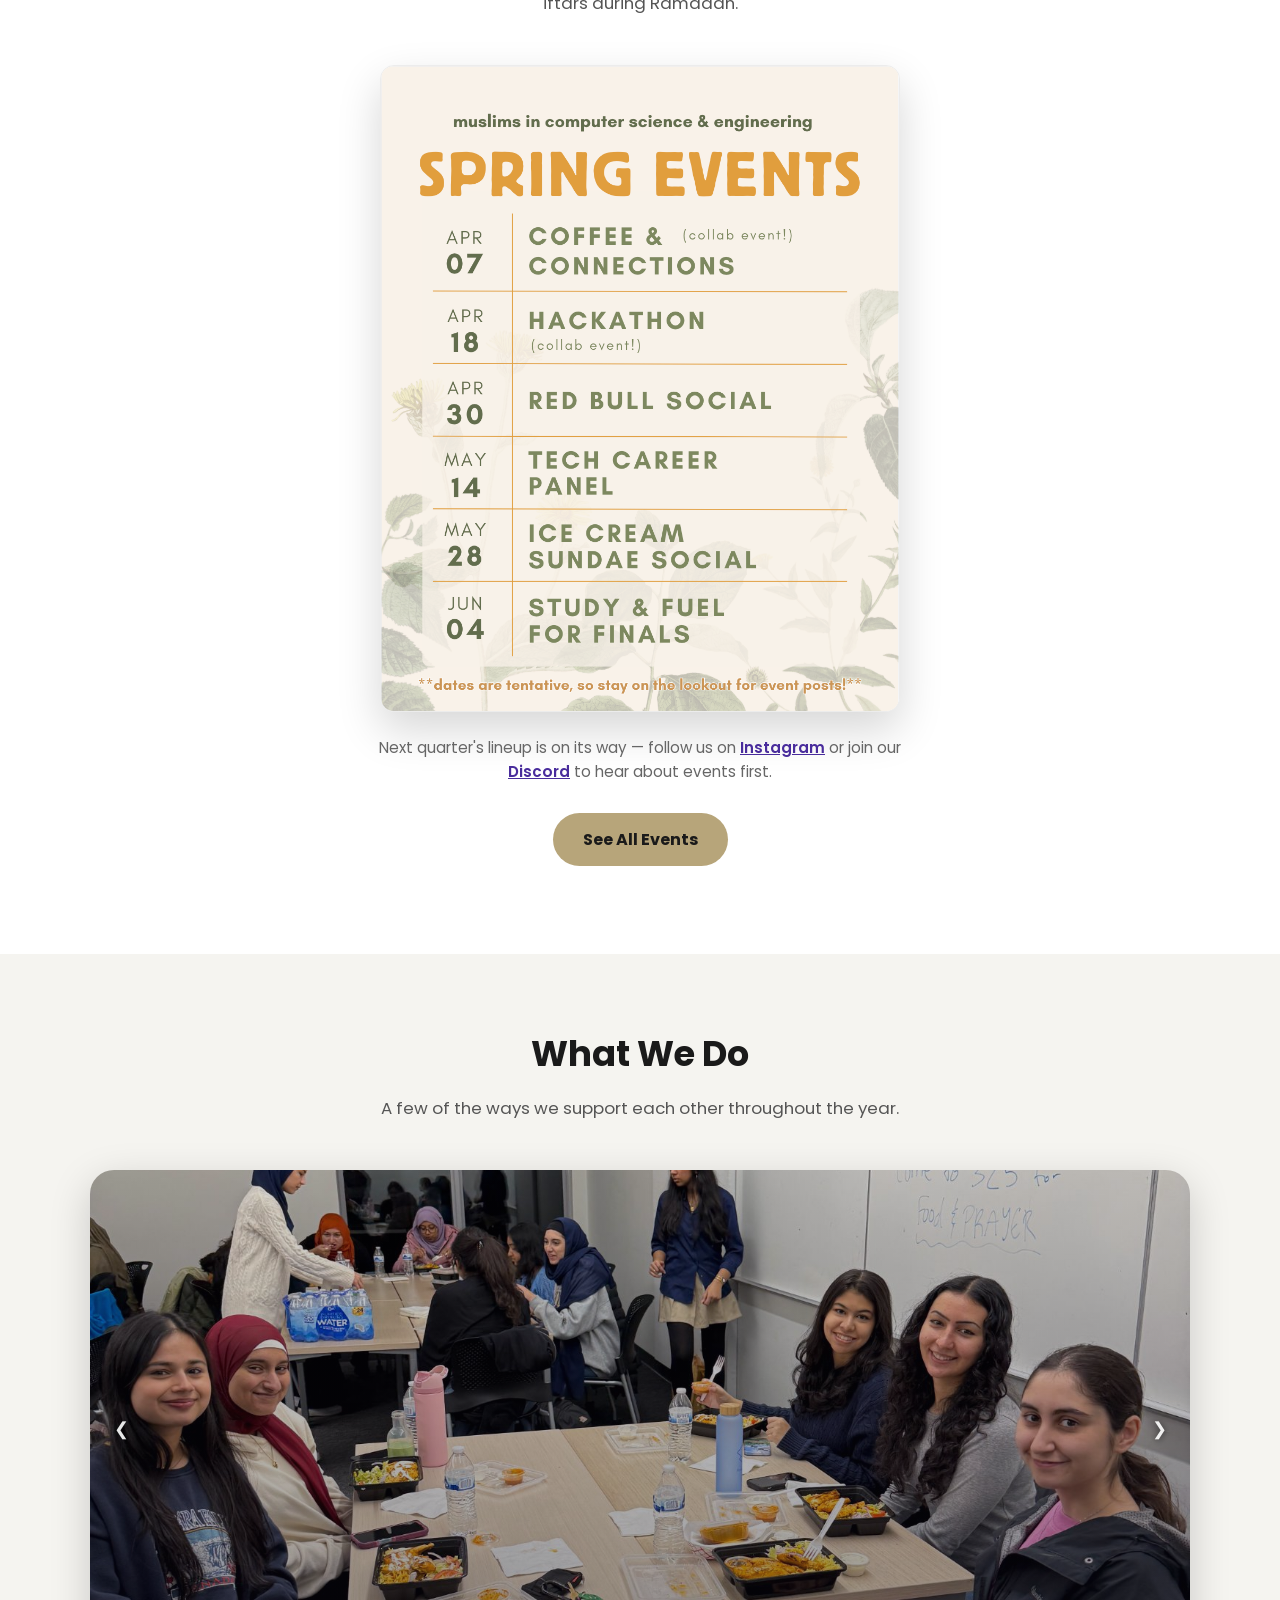
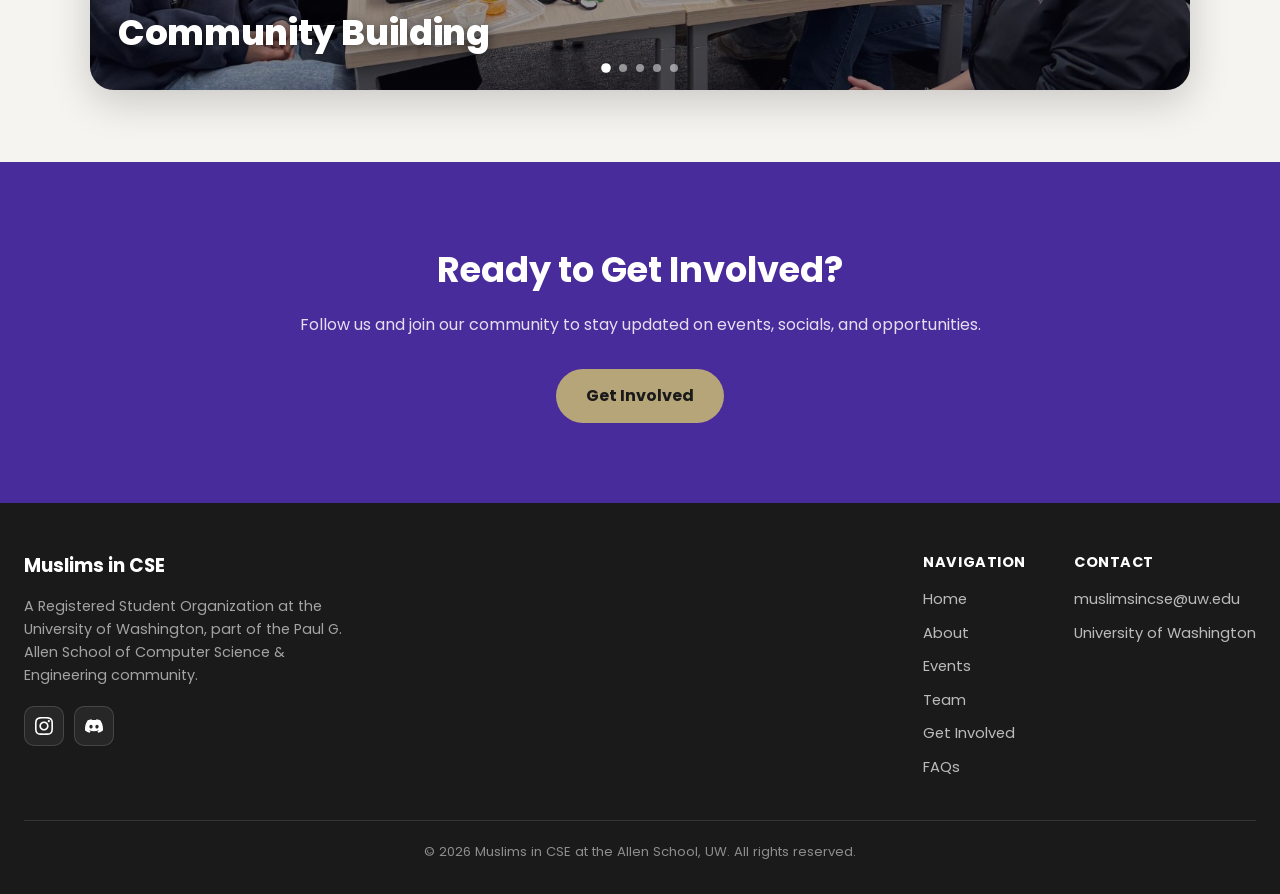
==== commit 34756b93: "Add files via upload" ====
--- a/index.html
+++ b/index.html
@@ -5,6 +5,7 @@
 <meta name="viewport" content="width=device-width, initial-scale=1.0">
 <title>Muslims in CSE — University of Washington</title>
 <meta name="description" content="Muslims in CSE is a student organization for Muslim students in the Paul G. Allen School of Computer Science &amp; Engineering at the University of Washington.">
+<link rel="icon" href="favicon.png" type="image/png">
 <link rel="stylesheet" href="style.css">
 </head>
 <body>
@@ -18,6 +19,7 @@
         <li><a href="index.html" class="active">Home</a></li>
         <li><a href="about.html">About</a></li>
         <li><a href="events.html">Events</a></li>
+        <li><a href="team.html">Team</a></li>
         <li><a href="get-involved.html">Get Involved</a></li>
         <li><a href="faqs.html">FAQs</a></li>
       </ul>
@@ -33,18 +35,22 @@
     <p>A student organization at the UW Paul G. Allen School of Computer Science &amp; Engineering, building community and belonging for Muslim students in computing.</p>
     <a href="get-involved.html" class="btn">Join Our Community</a>
   </div>
+  <a href="#mission" class="scroll-cue" aria-label="Scroll to content">
+    <svg viewBox="0 0 24 24" fill="none" stroke="currentColor" stroke-width="2.5" stroke-linecap="round" stroke-linejoin="round" aria-hidden="true"><polyline points="6 9 12 15 18 9"></polyline></svg>
+  </a>
 </section>
 
-<section>
+<section class="mission-band" id="mission">
   <div class="container">
-    <div class="two-col">
-      <div style="text-align:center;">
-        <img src="logo.png" alt="Muslims in CSE logo" style="max-width:320px; width:100%; margin:0 auto; border-radius:50%;">
+    <div class="mission-inner reveal">
+      <div class="mission-logo-frame">
+        <img src="logo.png" alt="Muslims in CSE logo">
       </div>
-      <div class="prose" style="margin:0; max-width:none;">
-        <h2 style="font-size:clamp(1.6rem, 3.2vw, 2.2rem); margin:0 0 16px;">Our Mission</h2>
-        <p>The organization's mission centers on creating an inclusive space where students can build community, navigate the challenges of being part of a religious minority in computing, and thrive both academically and personally. Through community-building, mentorship, and shared programming, MiCSE works to ensure that all students in the Allen School feel seen, valued, and supported.</p>
-        <p style="color: var(--purple); font-weight: 600;">Membership, events, and all MiCSE programming are open to all UW students, regardless of religion, background, or identity.</p>
+      <div>
+        <span class="mission-eyebrow">Our Mission</span>
+        <h2 class="mission-statement">Every Muslim student in the Allen School should feel <span class="accent">seen, valued, and supported.</span></h2>
+        <p class="mission-body">MiCSE creates an inclusive space where students can build community, navigate the challenges of being part of a religious minority in computing, and thrive both academically and personally.</p>
+        <p class="mission-note">Membership, events, and all MiCSE programming are open to all Allen students, regardless of religion, background, or identity.</p>
       </div>
     </div>
   </div>
@@ -53,26 +59,12 @@
 <section>
   <div class="container">
     <h2 class="section-title">Upcoming Events</h2>
-    <p class="section-lead">Save the date — here's what's on the calendar.</p>
-    <div class="event-list">
-      <div class="event-card">
-        <div class="event-date"><span class="event-month">TBD</span><span class="event-day">--</span></div>
-        <div class="event-info">
-          <h3>[Event Name]</h3>
-          <p class="event-meta">&#128205; [Location] &middot; &#128337; [Time]</p>
-          <p>[Placeholder — add a short description of this event.]</p>
-        </div>
-      </div>
-      <div class="event-card">
-        <div class="event-date"><span class="event-month">TBD</span><span class="event-day">--</span></div>
-        <div class="event-info">
-          <h3>[Event Name]</h3>
-          <p class="event-meta">&#128205; [Location] &middot; &#128337; [Time]</p>
-          <p>[Placeholder — add a short description of this event.]</p>
-        </div>
-      </div>
+    <p class="section-lead">We run events all quarter — socials, study nights, career panels, and community iftars during Ramadan.</p>
+    <div class="schedule-poster reveal">
+      <img src="schedule-poster.png" alt="Muslims in CSE quarterly events: Coffee &amp; Connections, Hackathon, Red Bull Social, Tech Career Panel, Ice Cream Sundae Social, and Study &amp; Fuel for Finals.">
     </div>
-    <p style="text-align:center; margin-top:28px;"><a href="events.html" class="btn">View All Events</a></p>
+    <p class="schedule-caption">Next quarter's lineup is on its way — follow us on <a href="https://www.instagram.com/muslimsincse/" target="_blank" rel="noopener">Instagram</a> or join our <a href="https://discord.gg/hwtS8GEwmB" target="_blank" rel="noopener">Discord</a> to hear about events first.</p>
+    <p style="text-align:center; margin-top:28px;"><a href="events.html" class="btn">See All Events</a></p>
   </div>
 </section>
 
@@ -80,7 +72,7 @@
   <div class="container">
     <h2 class="section-title">What We Do</h2>
     <p class="section-lead">A few of the ways we support each other throughout the year.</p>
-    <div class="gallery-viewport">
+    <div class="gallery-viewport reveal">
       <div class="gallery-track" id="whatWeDoTrack">
         <div class="gallery-slide" style="background: linear-gradient(rgba(10,8,20,0.15), rgba(10,8,20,0.45)), url('community-building-2.png'); background-size: cover; background-position: center;">
           <span class="gallery-tag">Community Building</span>
@@ -165,8 +157,12 @@
       <h3>Muslims in CSE</h3>
       <p>A Registered Student Organization at the University of Washington, part of the Paul G. Allen School of Computer Science &amp; Engineering community.</p>
       <div class="social-row">
-        <a href="https://www.instagram.com/muslimsincse/" target="_blank" rel="noopener" aria-label="Instagram">IG</a>
-        <a href="https://discord.gg/hwtS8GEwmB" target="_blank" rel="noopener" aria-label="Discord">DC</a>
+        <a href="https://www.instagram.com/muslimsincse/" target="_blank" rel="noopener" aria-label="Instagram">
+          <svg viewBox="0 0 24 24" fill="currentColor"><path d="M12 2.163c3.204 0 3.584.012 4.85.07 3.252.148 4.771 1.691 4.919 4.919.058 1.265.069 1.645.069 4.849 0 3.205-.012 3.584-.069 4.849-.149 3.225-1.664 4.771-4.919 4.919-1.266.058-1.644.07-4.85.07-3.204 0-3.584-.012-4.849-.07-3.26-.149-4.771-1.699-4.919-4.92-.058-1.265-.07-1.644-.07-4.849 0-3.204.013-3.583.07-4.849.149-3.227 1.664-4.771 4.919-4.919 1.266-.057 1.645-.069 4.849-.069zm0-2.163c-3.259 0-3.667.014-4.947.072-4.358.2-6.78 2.618-6.98 6.98-.059 1.281-.073 1.689-.073 4.948 0 3.259.014 3.668.072 4.948.2 4.358 2.618 6.78 6.98 6.98 1.281.058 1.689.072 4.948.072 3.259 0 3.668-.014 4.948-.072 4.354-.2 6.782-2.618 6.979-6.98.059-1.28.073-1.689.073-4.948 0-3.259-.014-3.667-.072-4.947-.196-4.354-2.617-6.78-6.979-6.98-1.281-.059-1.69-.073-4.949-.073zm0 5.838c-3.403 0-6.162 2.759-6.162 6.162s2.759 6.163 6.162 6.163 6.162-2.759 6.162-6.163c0-3.403-2.759-6.162-6.162-6.162zm0 10.162c-2.209 0-4-1.79-4-4 0-2.209 1.791-4 4-4s4 1.791 4 4c0 2.21-1.791 4-4 4zm6.406-11.845c-.796 0-1.441.645-1.441 1.44s.645 1.44 1.441 1.44c.795 0 1.439-.645 1.439-1.44s-.644-1.44-1.439-1.44z"/></svg>
+        </a>
+        <a href="https://discord.gg/hwtS8GEwmB" target="_blank" rel="noopener" aria-label="Discord">
+          <svg viewBox="0 0 24 24" fill="currentColor"><path d="M20.317 4.3698a19.7913 19.7913 0 00-4.8851-1.5152.0741.0741 0 00-.0785.0371c-.211.3753-.4447.8648-.6083 1.2495-1.8447-.2762-3.68-.2762-5.4868 0-.1636-.3933-.4058-.8742-.6177-1.2495a.077.077 0 00-.0785-.037 19.7363 19.7363 0 00-4.8852 1.515.0699.0699 0 00-.0321.0277C.5334 9.0458-.319 13.5799.0992 18.0578a.0824.0824 0 00.0312.0561c2.0528 1.5076 4.0413 2.4228 5.9929 3.0294a.0777.0777 0 00.0842-.0276c.4616-.6304.8731-1.2952 1.226-1.9942a.076.076 0 00-.0416-.1057c-.6528-.2476-1.2743-.5495-1.8722-.8923a.077.077 0 01-.0076-.1277c.1258-.0943.2517-.1923.3718-.2914a.0743.0743 0 01.0776-.0105c3.9278 1.7933 8.18 1.7933 12.0614 0a.0739.0739 0 01.0785.0095c.1202.099.246.1981.3728.2924a.077.077 0 01-.0066.1276 12.2986 12.2986 0 01-1.873.8914.0766.0766 0 00-.0407.1067c.3604.698.7719 1.3628 1.225 1.9932a.076.076 0 00.0842.0286c1.961-.6067 3.9495-1.522 6.0023-3.0294a.077.077 0 00.0313-.0552c.5004-5.177-.8382-9.6739-3.5485-13.6604a.061.061 0 00-.0312-.0286zM8.02 15.3312c-1.1825 0-2.1569-1.0857-2.1569-2.419 0-1.3332.9555-2.4189 2.157-2.4189 1.2108 0 2.1757 1.0952 2.1568 2.419 0 1.3332-.9555 2.4189-2.1569 2.4189zm7.9748 0c-1.1825 0-2.1569-1.0857-2.1569-2.419 0-1.3332.9554-2.4189 2.1569-2.4189 1.2108 0 2.1757 1.0952 2.1568 2.419 0 1.3332-.946 2.4189-2.1568 2.4189Z"/></svg>
+        </a>
       </div>
     </div>
     <div class="footer-links">
@@ -176,17 +172,9 @@
           <li><a href="index.html">Home</a></li>
           <li><a href="about.html">About</a></li>
           <li><a href="events.html">Events</a></li>
+          <li><a href="team.html">Team</a></li>
           <li><a href="get-involved.html">Get Involved</a></li>
           <li><a href="faqs.html">FAQs</a></li>
-        </ul>
-      </div>
-      <div>
-        <h4>Partners</h4>
-        <ul>
-          <li><a href="https://com2.cs.washington.edu/" target="_blank" rel="noopener">COM2</a></li>
-          <li><a href="https://gen1.cs.washington.edu/" target="_blank" rel="noopener">GEN1</a></li>
-          <li><a href="https://mit.cs.washington.edu/" target="_blank" rel="noopener">MiT</a></li>
-          <li><a href="https://www.cs.washington.edu/" target="_blank" rel="noopener">Allen School</a></li>
         </ul>
       </div>
       <div>
@@ -201,5 +189,6 @@
   <div class="footer-bottom">&copy; 2026 Muslims in CSE at the Allen School, UW. All rights reserved.</div>
 </footer>
 
+<script src="main.js"></script>
 </body>
 </html>
--- a/style.css
+++ b/style.css
@@ -13,6 +13,16 @@
 
 * { box-sizing: border-box; }
 
+/* Anchor links (e.g. the hero's scroll cue) glide instead of jumping. */
+html { scroll-behavior: smooth; }
+
+/* Stop the sticky header from covering the top of a section we jump to. */
+[id] { scroll-margin-top: 84px; }
+
+@media (prefers-reduced-motion: reduce) {
+  html { scroll-behavior: auto; }
+}
+
 body {
   margin: 0;
   font-family: 'Poppins', -apple-system, BlinkMacSystemFont, "Segoe UI", Roboto, Helvetica, Arial, sans-serif;
@@ -27,7 +37,7 @@
 a { color: inherit; }
 
 .container {
-  max-width: 1100px;
+  max-width: 1600px;
   margin: 0 auto;
   padding: 0 24px;
 }
@@ -46,7 +56,7 @@
   align-items: center;
   justify-content: space-between;
   padding: 16px 24px;
-  max-width: 1200px;
+  max-width: 1600px;
   margin: 0 auto;
 }
 
@@ -119,17 +129,52 @@
 
 /* Hero */
 .hero {
-  background:
-    radial-gradient(ellipse at 30% 20%, rgba(73,44,156,0.55) 0%, rgba(10,8,20,0) 55%),
-    radial-gradient(ellipse at 80% 80%, rgba(183,165,122,0.18) 0%, rgba(10,8,20,0) 50%),
-    linear-gradient(160deg, #0d0b16 0%, #17112b 60%, #241a44 100%);
-  color: var(--white);
-  padding: 140px 24px 110px;
+  background-image:
+    linear-gradient(100deg, rgba(8,6,16,0.94) 0%, rgba(10,8,20,0.86) 34%, rgba(13,10,24,0.6) 62%, rgba(20,14,38,0.45) 100%),
+    url('community-building-2.png');
+  background-size: cover;
+  background-position: center 32%;
+  background-repeat: no-repeat;
+  color: var(--white);
+  /* No horizontal padding here — the inner .container supplies the gutter, so the
+     hero text lines up exactly with the nav brand above it. */
+  padding: 120px 0;
+  min-height: 86vh;
+  display: flex;
+  align-items: center;
   text-align: left;
   position: relative;
 }
 
-.hero .container { max-width: 900px; }
+/* width:100% is required: .hero is a flex container, so without it the
+   container shrinks to its content and `margin: 0 auto` centers it. */
+.hero .container { width: 100%; max-width: 1600px; }
+
+.scroll-cue {
+  position: absolute;
+  bottom: 30px;
+  left: 50%;
+  transform: translateX(-50%);
+  color: rgba(255,255,255,0.8);
+  line-height: 1;
+  text-decoration: none;
+  display: block;
+  animation: scroll-bob 2.2s ease-in-out infinite;
+  filter: drop-shadow(0 2px 8px rgba(0,0,0,0.5));
+}
+
+.scroll-cue svg {
+  width: 46px;
+  height: 46px;
+  display: block;
+}
+
+.scroll-cue:hover { color: var(--white); }
+
+@keyframes scroll-bob {
+  0%, 100% { transform: translate(-50%, 0); }
+  50% { transform: translate(-50%, 9px); }
+}
 
 .hero .eyebrow {
   color: var(--gold);
@@ -147,10 +192,7 @@
   font-weight: 800;
   letter-spacing: -0.01em;
   line-height: 1.05;
-  background: linear-gradient(90deg, var(--purple-light), #e7c98f);
-  -webkit-background-clip: text;
-  background-clip: text;
-  color: transparent;
+  color: var(--purple-light);
 }
 
 .hero h1 + .hero-sub {
@@ -178,13 +220,54 @@
   margin: 0 0 10px;
   font-size: clamp(2rem, 4.5vw, 2.8rem);
   font-weight: 800;
-  background: linear-gradient(90deg, var(--purple-light), #e7c98f);
-  -webkit-background-clip: text;
-  background-clip: text;
-  color: transparent;
+  color: var(--purple-light);
   display: inline-block;
 }
 .page-hero p { margin: 0; color: rgba(255,255,255,0.75); }
+
+/* Page hero with a photo behind it */
+.page-hero.has-photo {
+  background-size: cover;
+  background-position: center 42%;
+  background-repeat: no-repeat;
+  padding: 132px 24px 108px;
+}
+
+.page-hero.has-photo p { color: rgba(255,255,255,0.88); }
+
+/* Editorial two-column text block (statement left, body right) */
+.editorial {
+  display: grid;
+  grid-template-columns: 1fr 1.1fr;
+  gap: 64px;
+  align-items: start;
+  max-width: 1240px;
+  margin: 0 auto;
+}
+
+.editorial-head { position: sticky; top: 110px; }
+
+.editorial-head .statement { margin: 0; }
+
+.editorial-body p {
+  color: #444;
+  font-size: 1.05rem;
+  margin: 0 0 18px;
+}
+
+.editorial-body p:last-child { margin-bottom: 0; }
+
+.editorial-body .lead-para {
+  font-size: 1.18rem;
+  color: var(--ink);
+  font-weight: 500;
+  line-height: 1.55;
+}
+
+@media (max-width: 860px) {
+  .editorial { grid-template-columns: 1fr; gap: 28px; }
+  .editorial-head { position: static; }
+}
 
 /* Buttons */
 .btn {
@@ -208,6 +291,41 @@
   color: var(--white);
 }
 
+/* Statement headline (big two-tone) */
+.statement {
+  font-size: clamp(1.9rem, 4vw, 3rem);
+  font-weight: 800;
+  line-height: 1.14;
+  letter-spacing: -0.02em;
+  margin: 0 0 22px;
+}
+
+.statement .accent { color: var(--purple); }
+.section-dark .statement .accent,
+.cta .statement .accent { color: var(--gold); }
+
+/* Scroll reveal.
+   Fail-safe by design: .reveal content is VISIBLE by default. It is only hidden
+   once main.js adds .js-reveal to <html>, which it does only after confirming it
+   can actually animate it back in. So if JS is blocked or fails to load, nothing
+   is ever stuck invisible. */
+.js-reveal .reveal {
+  opacity: 0;
+  transform: translateY(26px);
+  transition: opacity 0.6s ease, transform 0.6s ease;
+}
+
+.js-reveal .reveal.is-visible {
+  opacity: 1;
+  transform: none;
+}
+
+@media (prefers-reduced-motion: reduce) {
+  .js-reveal .reveal { opacity: 1; transform: none; transition: none; }
+  .scroll-cue { animation: none; }
+  .gallery-track { transition: none; }
+}
+
 /* Sections */
 section { padding: 72px 24px; }
 .section-soft { background: var(--bg-soft); }
@@ -234,7 +352,7 @@
   display: grid;
   grid-template-columns: repeat(auto-fit, minmax(230px, 1fr));
   gap: 24px;
-  max-width: 1100px;
+  max-width: 1600px;
   margin: 0 auto;
 }
 
@@ -244,6 +362,12 @@
   padding: 28px 24px;
   box-shadow: 0 2px 14px rgba(0,0,0,0.06);
   border: 1px solid #eee;
+  transition: transform 0.18s ease, box-shadow 0.18s ease;
+}
+
+.card:hover {
+  transform: translateY(-4px);
+  box-shadow: 0 16px 34px rgba(0,0,0,0.12);
 }
 
 .card .icon {
@@ -387,6 +511,535 @@
   .gallery-tag { display: none; }
 }
 
+/* Upcoming events list */
+.event-list {
+  max-width: 780px;
+  margin: 0 auto;
+  display: flex;
+  flex-direction: column;
+  gap: 16px;
+}
+
+.event-card {
+  display: flex;
+  gap: 20px;
+  align-items: flex-start;
+  background: var(--white);
+  border: 1px solid #eee;
+  border-radius: var(--radius);
+  padding: 20px;
+  box-shadow: 0 2px 14px rgba(0,0,0,0.06);
+}
+
+.event-date {
+  flex: 0 0 64px;
+  width: 64px;
+  height: 64px;
+  border-radius: 12px;
+  background: var(--purple);
+  color: var(--white);
+  display: flex;
+  flex-direction: column;
+  align-items: center;
+  justify-content: center;
+  line-height: 1.1;
+}
+
+.event-date .event-month { font-size: 0.7rem; font-weight: 700; text-transform: uppercase; letter-spacing: 0.05em; color: var(--gold); }
+.event-date .event-day { font-size: 1.5rem; font-weight: 800; }
+
+.event-info h3 { margin: 0 0 6px; font-size: 1.1rem; }
+.event-meta { margin: 0 0 8px; font-size: 0.88rem; color: var(--purple); font-weight: 600; }
+.event-info p:last-child { margin: 0; color: #555; font-size: 0.95rem; }
+
+.section-dark .event-card { background: rgba(255,255,255,0.06); border-color: rgba(255,255,255,0.15); }
+.section-dark .event-info h3 { color: var(--white); }
+.section-dark .event-info p:last-child { color: rgba(255,255,255,0.75); }
+
+@media (max-width: 560px) {
+  .event-card { flex-direction: column; align-items: flex-start; }
+  .event-date { flex-direction: row; width: auto; height: auto; padding: 6px 14px; gap: 6px; border-radius: 999px; }
+}
+
+/* Quarter schedule poster */
+.schedule-poster {
+  max-width: 520px;
+  margin: 0 auto;
+  border-radius: var(--radius);
+  overflow: hidden;
+  box-shadow: 0 18px 44px rgba(0,0,0,0.16);
+  border: 1px solid #ececec;
+  background: var(--white);
+}
+
+.schedule-poster img { width: 100%; display: block; }
+
+.schedule-caption {
+  text-align: center;
+  max-width: 560px;
+  margin: 24px auto 0;
+  color: #666;
+  font-size: 0.95rem;
+}
+
+.schedule-caption a { color: var(--purple); font-weight: 600; }
+
+/* Mission band — full-width brand panel with watermark logo */
+.mission-band {
+  position: relative;
+  overflow: hidden;
+  padding: 104px 0;
+  color: var(--white);
+  background:
+    radial-gradient(ellipse at 22% 18%, rgba(183,165,122,0.22) 0%, rgba(10,8,20,0) 58%),
+    radial-gradient(ellipse at 82% 84%, rgba(180,161,242,0.20) 0%, rgba(10,8,20,0) 55%),
+    linear-gradient(155deg, #2c1a63 0%, #492c9c 52%, #1c1238 100%);
+}
+
+.mission-inner {
+  display: grid;
+  grid-template-columns: minmax(200px, 360px) 1fr;
+  gap: 60px;
+  align-items: center;
+  max-width: 1240px;
+  margin: 0 auto;
+  text-align: left;
+}
+
+.mission-logo-frame {
+  aspect-ratio: 1 / 1;
+  width: 100%;
+  border-radius: var(--radius);
+  background: rgba(255,255,255,0.09);
+  border: 1px solid rgba(255,255,255,0.2);
+  padding: 30px;
+  display: flex;
+  align-items: center;
+  justify-content: center;
+  box-shadow: 0 18px 44px rgba(0,0,0,0.24);
+}
+
+.mission-logo-frame img { width: 100%; height: 100%; object-fit: contain; }
+
+.mission-eyebrow {
+  display: block;
+  color: var(--gold);
+  font-weight: 700;
+  font-size: 0.8rem;
+  letter-spacing: 0.16em;
+  text-transform: uppercase;
+  margin-bottom: 18px;
+}
+
+.mission-statement {
+  font-size: clamp(1.7rem, 3.4vw, 2.7rem);
+  font-weight: 800;
+  line-height: 1.16;
+  letter-spacing: -0.02em;
+  margin: 0 0 24px;
+}
+
+/* Lighter than --gold: needs more contrast against the deep purple band. */
+.mission-statement .accent { color: #e7c98f; }
+
+.mission-body {
+  margin: 0 0 26px;
+  font-size: 1.04rem;
+  color: rgba(255,255,255,0.82);
+}
+
+.mission-note {
+  margin: 0;
+  padding: 16px 22px;
+  border: 1px solid rgba(255,255,255,0.24);
+  border-left: 3px solid var(--gold);
+  border-radius: var(--radius);
+  background: rgba(255,255,255,0.07);
+  font-size: 0.95rem;
+  font-weight: 500;
+  color: var(--white);
+}
+
+@media (max-width: 820px) {
+  .mission-band { padding: 76px 0; }
+  .mission-inner { grid-template-columns: 1fr; gap: 36px; }
+  .mission-logo-frame { max-width: 260px; margin: 0 auto; }
+}
+
+/* Graceful empty state */
+.empty-state {
+  max-width: 640px;
+  margin: 0 auto;
+  text-align: center;
+  background: var(--white);
+  border: 1px solid #ececec;
+  border-radius: var(--radius);
+  padding: 40px 32px;
+  box-shadow: 0 2px 14px rgba(0,0,0,0.05);
+}
+
+.empty-state .empty-icon { font-size: 2rem; margin-bottom: 12px; }
+.empty-state p { margin: 0; color: #555; font-size: 1.02rem; }
+.empty-state a { color: var(--purple); font-weight: 600; }
+.empty-state a.btn { color: var(--ink); }
+
+/* Value cards */
+.value-grid {
+  display: grid;
+  grid-template-columns: repeat(auto-fit, minmax(230px, 1fr));
+  gap: 24px;
+  max-width: 1240px;
+  margin: 0 auto;
+}
+
+.value-card {
+  background: var(--white);
+  border: 1px solid #eee;
+  border-radius: var(--radius);
+  padding: 30px 26px;
+  box-shadow: 0 2px 14px rgba(0,0,0,0.06);
+  transition: transform 0.18s ease, box-shadow 0.18s ease;
+}
+
+.value-card:hover {
+  transform: translateY(-4px);
+  box-shadow: 0 16px 34px rgba(0,0,0,0.12);
+}
+
+.value-card .value-icon {
+  width: 52px;
+  height: 52px;
+  border-radius: 14px;
+  background: linear-gradient(150deg, var(--purple) 0%, var(--purple-dark) 100%);
+  color: var(--white);
+  display: flex;
+  align-items: center;
+  justify-content: center;
+  font-size: 1.4rem;
+  margin-bottom: 18px;
+}
+
+.value-card h3 { margin: 0 0 8px; font-size: 1.1rem; }
+.value-card p { margin: 0; color: #555; font-size: 0.96rem; }
+
+/* Horizontally scrolling photo strip */
+.photo-scroller-head {
+  display: flex;
+  align-items: flex-end;
+  justify-content: space-between;
+  gap: 20px;
+  max-width: 1600px;
+  margin: 0 auto 20px;
+  padding: 0 24px;
+}
+
+.photo-scroller-hint {
+  margin: 0;
+  color: #777;
+  font-size: 0.9rem;
+}
+
+.scroller-nav { display: flex; gap: 8px; flex: 0 0 auto; }
+
+.scroller-nav button {
+  width: 42px;
+  height: 42px;
+  border-radius: 50%;
+  border: 1px solid #ddd;
+  background: var(--white);
+  color: var(--purple);
+  cursor: pointer;
+  display: flex;
+  align-items: center;
+  justify-content: center;
+  transition: background 0.15s ease, border-color 0.15s ease, transform 0.15s ease;
+}
+
+.scroller-nav button:hover { background: var(--purple); border-color: var(--purple); color: var(--white); transform: translateY(-2px); }
+.scroller-nav button svg { width: 18px; height: 18px; }
+
+.photo-scroller {
+  display: flex;
+  gap: 14px;
+  overflow-x: auto;
+  scroll-snap-type: x mandatory;
+  scroll-behavior: smooth;
+  padding: 4px 24px 20px;
+  -webkit-overflow-scrolling: touch;
+  scrollbar-width: thin;
+  scrollbar-color: rgba(73,44,156,0.4) transparent;
+}
+
+.photo-scroller::-webkit-scrollbar { height: 8px; }
+.photo-scroller::-webkit-scrollbar-track { background: transparent; }
+.photo-scroller::-webkit-scrollbar-thumb { background: rgba(73,44,156,0.3); border-radius: 99px; }
+.photo-scroller::-webkit-scrollbar-thumb:hover { background: rgba(73,44,156,0.6); }
+
+.photo-scroller .shot {
+  flex: 0 0 auto;
+  width: clamp(210px, 25vw, 320px);
+  aspect-ratio: 4 / 5;
+  border-radius: var(--radius);
+  overflow: hidden;
+  background-size: cover;
+  background-position: center;
+  scroll-snap-align: start;
+  box-shadow: 0 8px 24px rgba(0,0,0,0.12);
+  transition: transform 0.2s ease, box-shadow 0.2s ease;
+}
+
+.photo-scroller .shot:hover {
+  transform: translateY(-5px);
+  box-shadow: 0 16px 36px rgba(0,0,0,0.2);
+}
+
+@media (prefers-reduced-motion: reduce) {
+  .photo-scroller { scroll-behavior: auto; }
+}
+
+@media (max-width: 720px) {
+  .scroller-nav { display: none; } /* touch users just swipe */
+}
+
+/* Timeline */
+.timeline {
+  max-width: 760px;
+  margin: 0 auto;
+  position: relative;
+  padding-left: 34px;
+}
+
+.timeline::before {
+  content: "";
+  position: absolute;
+  left: 7px;
+  top: 6px;
+  bottom: 6px;
+  width: 2px;
+  background: linear-gradient(180deg, var(--purple) 0%, var(--purple-light) 100%);
+}
+
+.timeline-item {
+  position: relative;
+  padding-bottom: 30px;
+}
+
+.timeline-item:last-child { padding-bottom: 0; }
+
+.timeline-item::before {
+  content: "";
+  position: absolute;
+  left: -34px;
+  top: 6px;
+  width: 16px;
+  height: 16px;
+  border-radius: 50%;
+  background: var(--white);
+  border: 3px solid var(--purple);
+}
+
+.timeline-date {
+  font-size: 0.76rem;
+  font-weight: 700;
+  color: var(--purple);
+  text-transform: uppercase;
+  letter-spacing: 0.06em;
+  margin-bottom: 4px;
+}
+
+.timeline-item h3 { margin: 0 0 4px; font-size: 1.05rem; }
+.timeline-item p { margin: 0; color: #555; font-size: 0.94rem; }
+
+/* Team */
+/* Flex rather than grid: with grid, a partial last row stays stuck under the
+   first columns. Flex wrapping centres leftover members instead. */
+.team-grid {
+  display: flex;
+  flex-wrap: wrap;
+  justify-content: center;
+  gap: 40px 34px;
+  max-width: 1100px;
+  margin: 0 auto;
+}
+
+.team-member {
+  flex: 0 0 200px;
+  max-width: 100%;
+  text-align: center;
+}
+
+.team-photo {
+  width: 100%;
+  max-width: 180px;
+  aspect-ratio: 1 / 1;
+  margin: 0 auto 16px;
+  border-radius: 50%;
+  overflow: hidden;
+  background:
+    radial-gradient(ellipse at 30% 25%, rgba(183,165,122,0.28) 0%, rgba(10,8,20,0) 60%),
+    linear-gradient(160deg, #3a2586 0%, #1c1238 100%);
+  display: flex;
+  align-items: center;
+  justify-content: center;
+  color: rgba(255,255,255,0.8);
+  font-size: 1.9rem;
+  font-weight: 700;
+  letter-spacing: 0.02em;
+  box-shadow: 0 10px 26px rgba(0,0,0,0.16);
+  transition: transform 0.2s ease, box-shadow 0.2s ease;
+}
+
+.team-member:hover .team-photo {
+  transform: translateY(-4px);
+  box-shadow: 0 16px 34px rgba(0,0,0,0.22);
+}
+
+.team-photo img { width: 100%; height: 100%; object-fit: cover; }
+
+.team-member h3 { margin: 0 0 4px; font-size: 1.05rem; }
+.team-member .role { margin: 0; color: var(--purple); font-weight: 600; font-size: 0.9rem; }
+
+/* Featured upcoming event (poster + details) */
+.event-feature-list {
+  display: flex;
+  flex-direction: column;
+  gap: 56px;
+  max-width: 1000px;
+  margin: 0 auto;
+}
+
+.event-feature {
+  display: grid;
+  grid-template-columns: 300px 1fr;
+  gap: 48px;
+  align-items: start;
+}
+
+.event-feature-poster {
+  border-radius: var(--radius);
+  overflow: hidden;
+  border: 1px solid #eee;
+  box-shadow: 0 4px 20px rgba(0,0,0,0.08);
+  background: var(--bg-soft);
+}
+
+.event-feature-poster img { width: 100%; display: block; }
+
+.event-feature-poster .poster-placeholder {
+  aspect-ratio: 1 / 1;
+  display: flex;
+  align-items: center;
+  justify-content: center;
+  color: #999;
+  font-size: 0.85rem;
+  text-align: center;
+  padding: 20px;
+}
+
+.event-feature-details .eyebrow-tag {
+  color: var(--purple);
+  font-weight: 700;
+  font-size: 0.78rem;
+  text-transform: uppercase;
+  letter-spacing: 0.06em;
+  margin-bottom: 8px;
+  display: block;
+}
+
+.event-feature-details h3 { font-size: clamp(1.5rem, 3vw, 2rem); margin: 0 0 16px; }
+.event-feature-details p { color: #444; margin: 0 0 14px; }
+
+.event-feature-meta {
+  list-style: none;
+  margin: 20px 0 24px;
+  padding: 0;
+  display: flex;
+  flex-direction: column;
+  gap: 8px;
+}
+
+.event-feature-meta li {
+  display: flex;
+  align-items: center;
+  gap: 8px;
+  color: #333;
+  font-size: 0.97rem;
+}
+
+.event-feature-meta li strong { color: var(--ink); }
+
+@media (max-width: 720px) {
+  .event-feature { grid-template-columns: 1fr; }
+  .event-feature-poster { max-width: 320px; margin: 0 auto; }
+}
+
+/* Past events photo gallery */
+.past-events-grid {
+  display: grid;
+  grid-template-columns: repeat(3, 1fr);
+  gap: 6px;
+  max-width: 1600px;
+  margin: 0 auto;
+}
+
+.past-event-tile {
+  position: relative;
+  aspect-ratio: 1 / 1;
+  overflow: hidden;
+  background-size: cover;
+  background-position: center;
+}
+
+.past-event-tile .past-event-caption {
+  position: absolute;
+  inset: 0;
+  background: rgba(10,8,20,0.78);
+  color: var(--white);
+  display: flex;
+  flex-direction: column;
+  align-items: center;
+  justify-content: center;
+  text-align: center;
+  padding: 20px;
+  opacity: 0;
+  transition: opacity 0.2s ease;
+}
+
+.past-event-tile:hover .past-event-caption { opacity: 1; }
+
+.past-event-tile .past-event-caption .past-event-date {
+  font-size: 0.72rem;
+  color: var(--gold);
+  font-weight: 700;
+  text-transform: uppercase;
+  letter-spacing: 0.05em;
+  margin-bottom: 6px;
+}
+
+.past-event-tile .past-event-caption h3 { color: var(--white); margin: 0 0 8px; font-size: 1.05rem; }
+.past-event-tile .past-event-caption p { color: rgba(255,255,255,0.85); margin: 0; font-size: 0.85rem; }
+
+@media (max-width: 720px) {
+  .past-events-grid { grid-template-columns: repeat(2, 1fr); }
+}
+
+/* Instagram embed */
+.instagram-embed-wrap {
+  max-width: 900px;
+  margin: 0 auto;
+  border-radius: var(--radius);
+  overflow: hidden;
+  background: var(--white);
+  border: 1px solid #eee;
+  box-shadow: 0 2px 14px rgba(0,0,0,0.06);
+  min-height: 140px;
+  padding: 28px;
+  text-align: center;
+}
+
+.instagram-embed-wrap p { color: #666; margin: 0 0 4px; }
+.instagram-embed-wrap .placeholder-note { margin-top: 14px; }
+
 /* FAQ accordion */
 .faq-list { max-width: 780px; margin: 0 auto; }
 
@@ -441,7 +1094,7 @@
 }
 
 .footer-inner {
-  max-width: 1100px;
+  max-width: 1600px;
   margin: 0 auto;
   display: flex;
   flex-wrap: wrap;
@@ -460,19 +1113,22 @@
 .footer-links a { color: rgba(255,255,255,0.7); text-decoration: none; font-size: 0.92rem; }
 .footer-links a:hover { color: var(--white); }
 
-.social-row { display: flex; gap: 14px; margin-top: 18px; }
+.social-row { display: flex; gap: 10px; margin-top: 18px; }
 .social-row a {
-  width: 38px; height: 38px;
-  border-radius: 50%;
-  border: 1px solid rgba(255,255,255,0.3);
+  width: 40px; height: 40px;
+  border-radius: 10px;
+  background: rgba(255,255,255,0.06);
+  border: 1px solid rgba(255,255,255,0.14);
   display: flex; align-items: center; justify-content: center;
   text-decoration: none;
   color: var(--white);
-  font-size: 0.9rem;
-}
+  transition: background 0.15s ease, transform 0.15s ease;
+}
+.social-row a svg { width: 18px; height: 18px; }
+.social-row a:hover { background: rgba(255,255,255,0.14); transform: translateY(-2px); }
 
 .footer-bottom {
-  max-width: 1100px;
+  max-width: 1600px;
   margin: 32px auto 0;
   padding-top: 20px;
   border-top: 1px solid rgba(255,255,255,0.12);
@@ -490,7 +1146,7 @@
   display: grid;
   grid-template-columns: 1fr 1fr;
   gap: 40px;
-  max-width: 1100px;
+  max-width: 1600px;
   margin: 0 auto;
   align-items: center;
 }
@@ -498,6 +1154,27 @@
 @media (max-width: 720px) {
   .two-col { grid-template-columns: 1fr; }
   section { padding: 56px 20px; }
+}
+
+.mission-logo-card {
+  aspect-ratio: 1 / 1;
+  width: 100%;
+  max-width: 460px;
+  margin: 0 auto;
+  background: var(--purple);
+  border-radius: var(--radius);
+  display: flex;
+  align-items: center;
+  justify-content: center;
+  padding: 36px;
+  box-shadow: 0 16px 40px rgba(0,0,0,0.14);
+}
+
+.mission-logo-card img {
+  width: 100%;
+  height: 100%;
+  object-fit: contain;
+  border-radius: 0;
 }
 
 .placeholder-note {
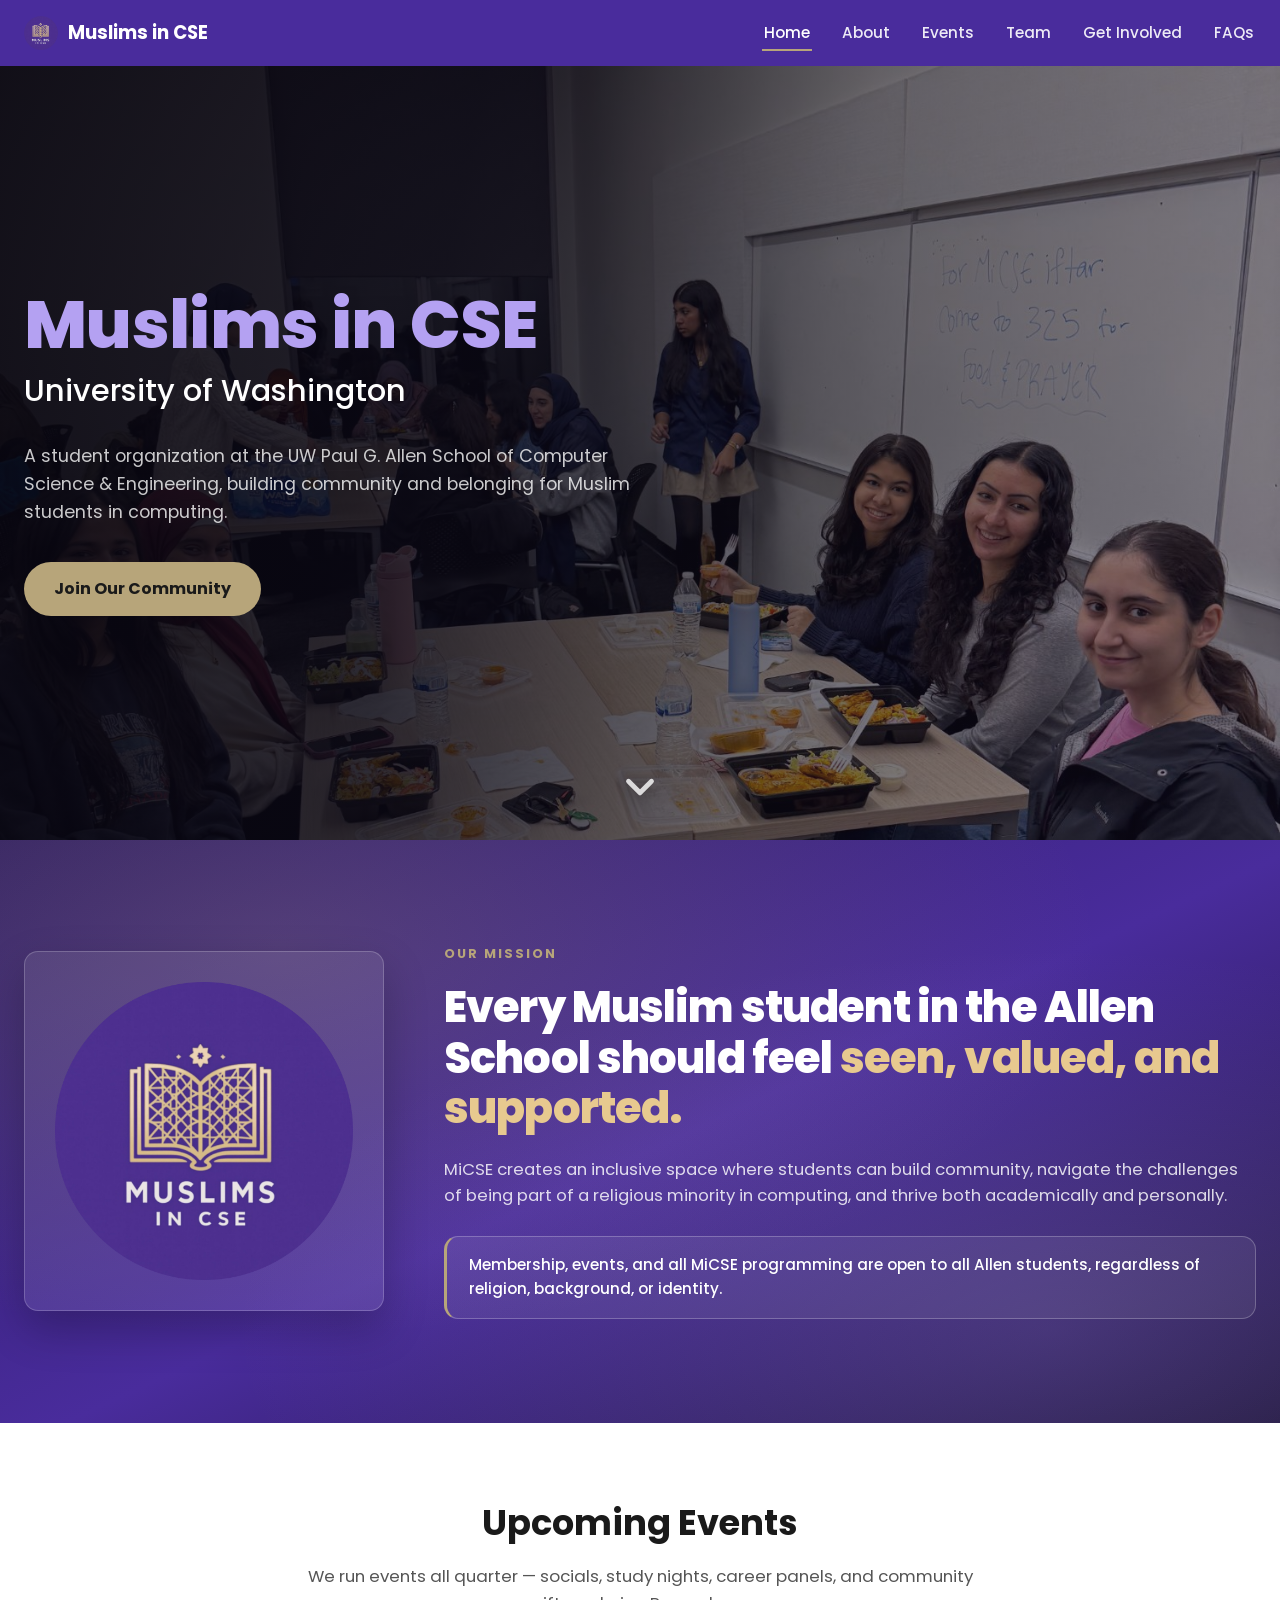
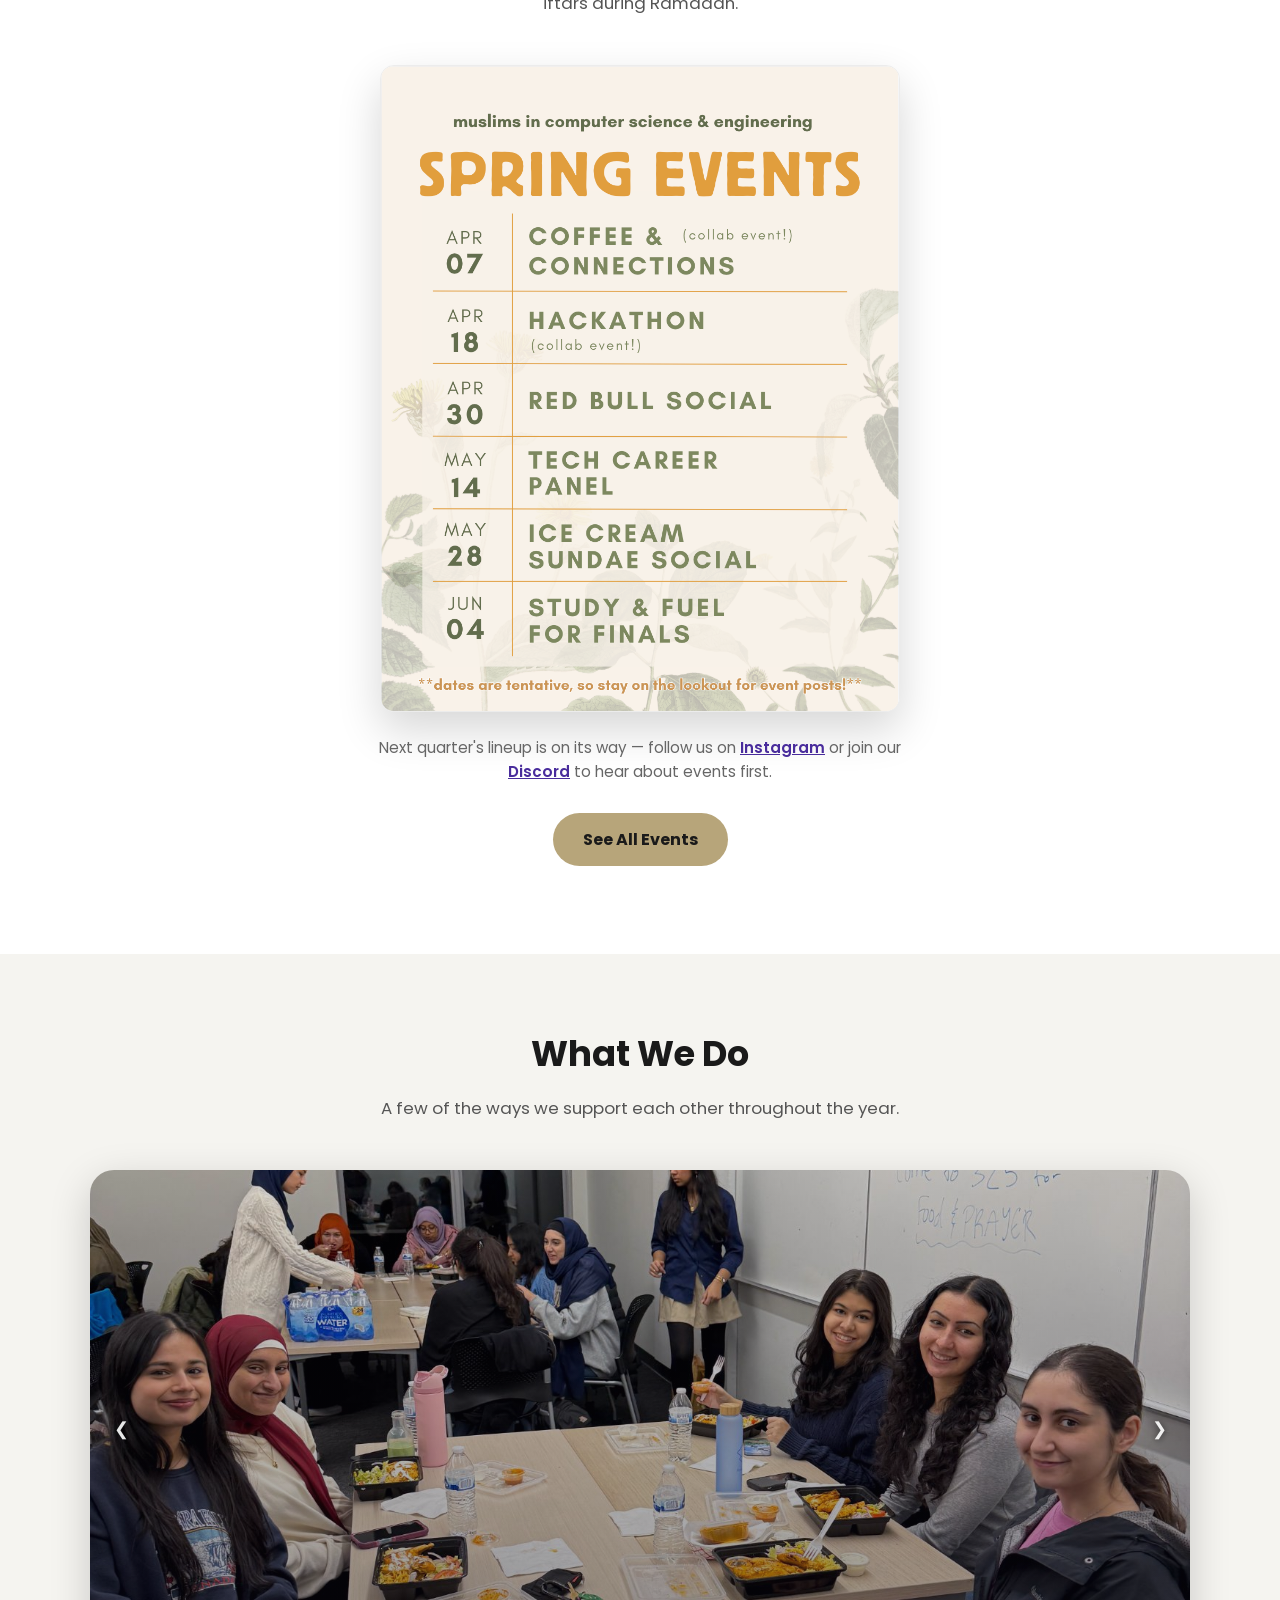
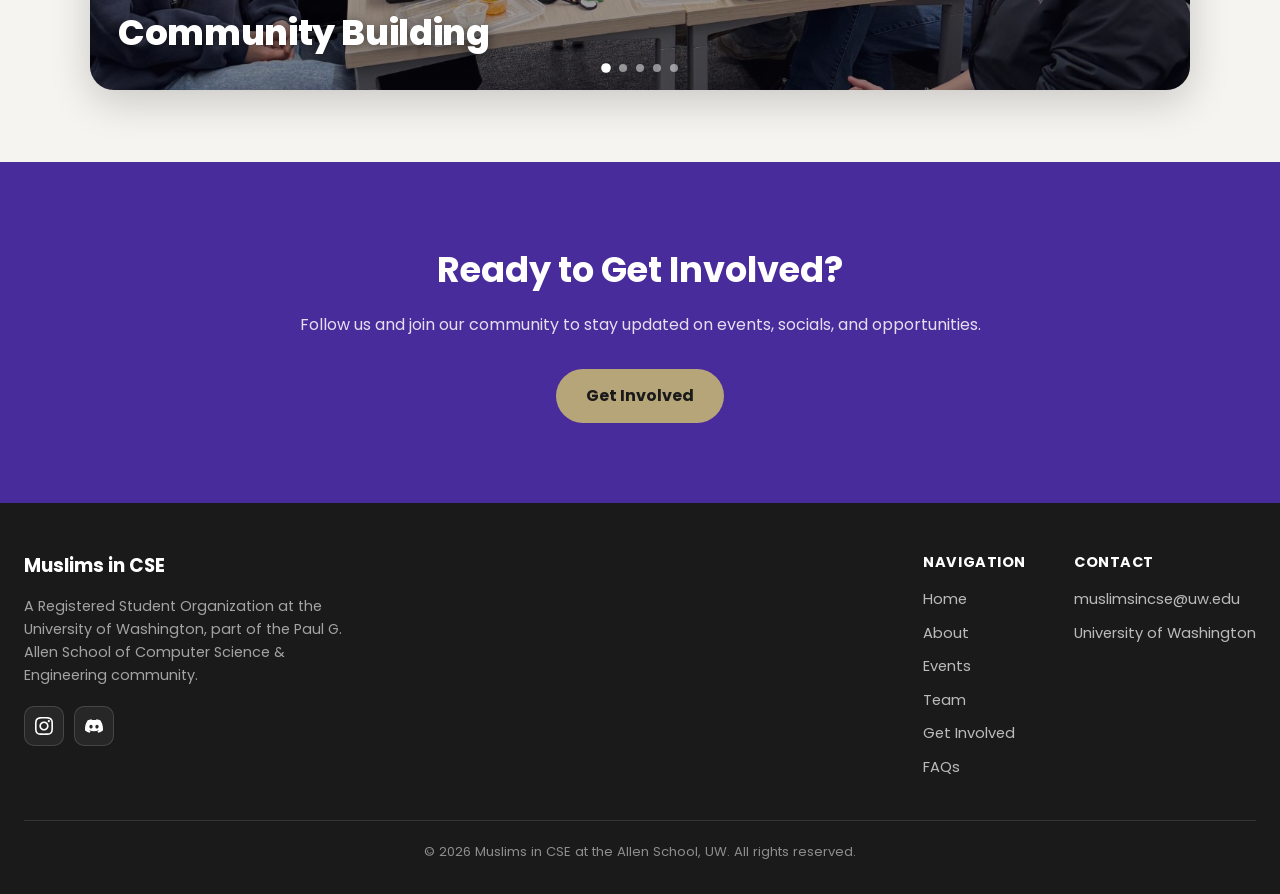
==== commit 094b9195: "cleaned up landing page Co-authored-by: Cursor <cursoragent@cursor.com>" ====
--- a/index.html
+++ b/index.html
@@ -29,7 +29,6 @@
 
 <section class="hero">
   <div class="container">
-    <span class="eyebrow">Paul G. Allen School of CSE</span>
     <h1>Muslims in CSE</h1>
     <div class="hero-sub">University of Washington</div>
     <p>A student organization at the UW Paul G. Allen School of Computer Science &amp; Engineering, building community and belonging for Muslim students in computing.</p>
--- a/style.css
+++ b/style.css
@@ -159,7 +159,6 @@
   line-height: 1;
   text-decoration: none;
   display: block;
-  animation: scroll-bob 2.2s ease-in-out infinite;
   filter: drop-shadow(0 2px 8px rgba(0,0,0,0.5));
 }
 
@@ -170,21 +169,6 @@
 }
 
 .scroll-cue:hover { color: var(--white); }
-
-@keyframes scroll-bob {
-  0%, 100% { transform: translate(-50%, 0); }
-  50% { transform: translate(-50%, 9px); }
-}
-
-.hero .eyebrow {
-  color: var(--gold);
-  font-weight: 600;
-  letter-spacing: 0.08em;
-  text-transform: uppercase;
-  font-size: 0.85rem;
-  margin-bottom: 18px;
-  display: block;
-}
 
 .hero h1 {
   font-size: clamp(2.6rem, 6vw, 4.2rem);
@@ -322,7 +306,6 @@
 
 @media (prefers-reduced-motion: reduce) {
   .js-reveal .reveal { opacity: 1; transform: none; transition: none; }
-  .scroll-cue { animation: none; }
   .gallery-track { transition: none; }
 }
 
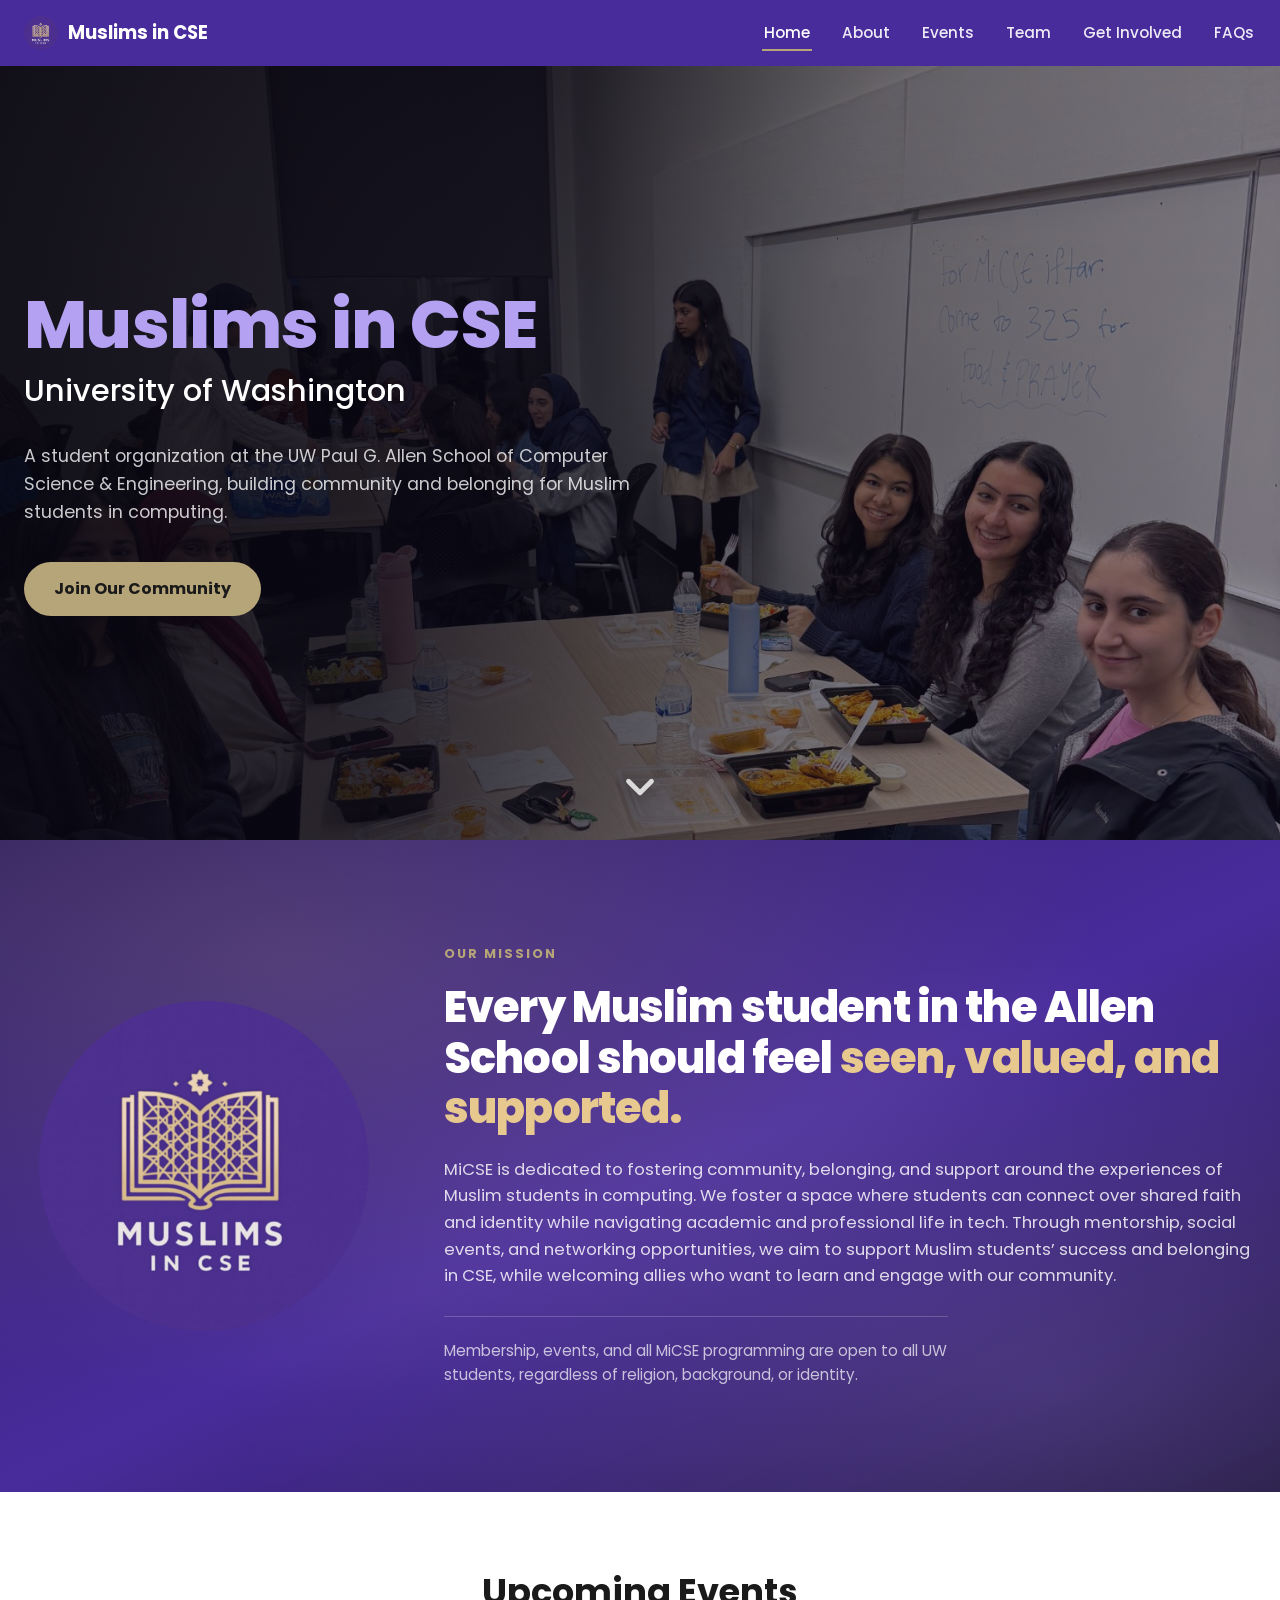
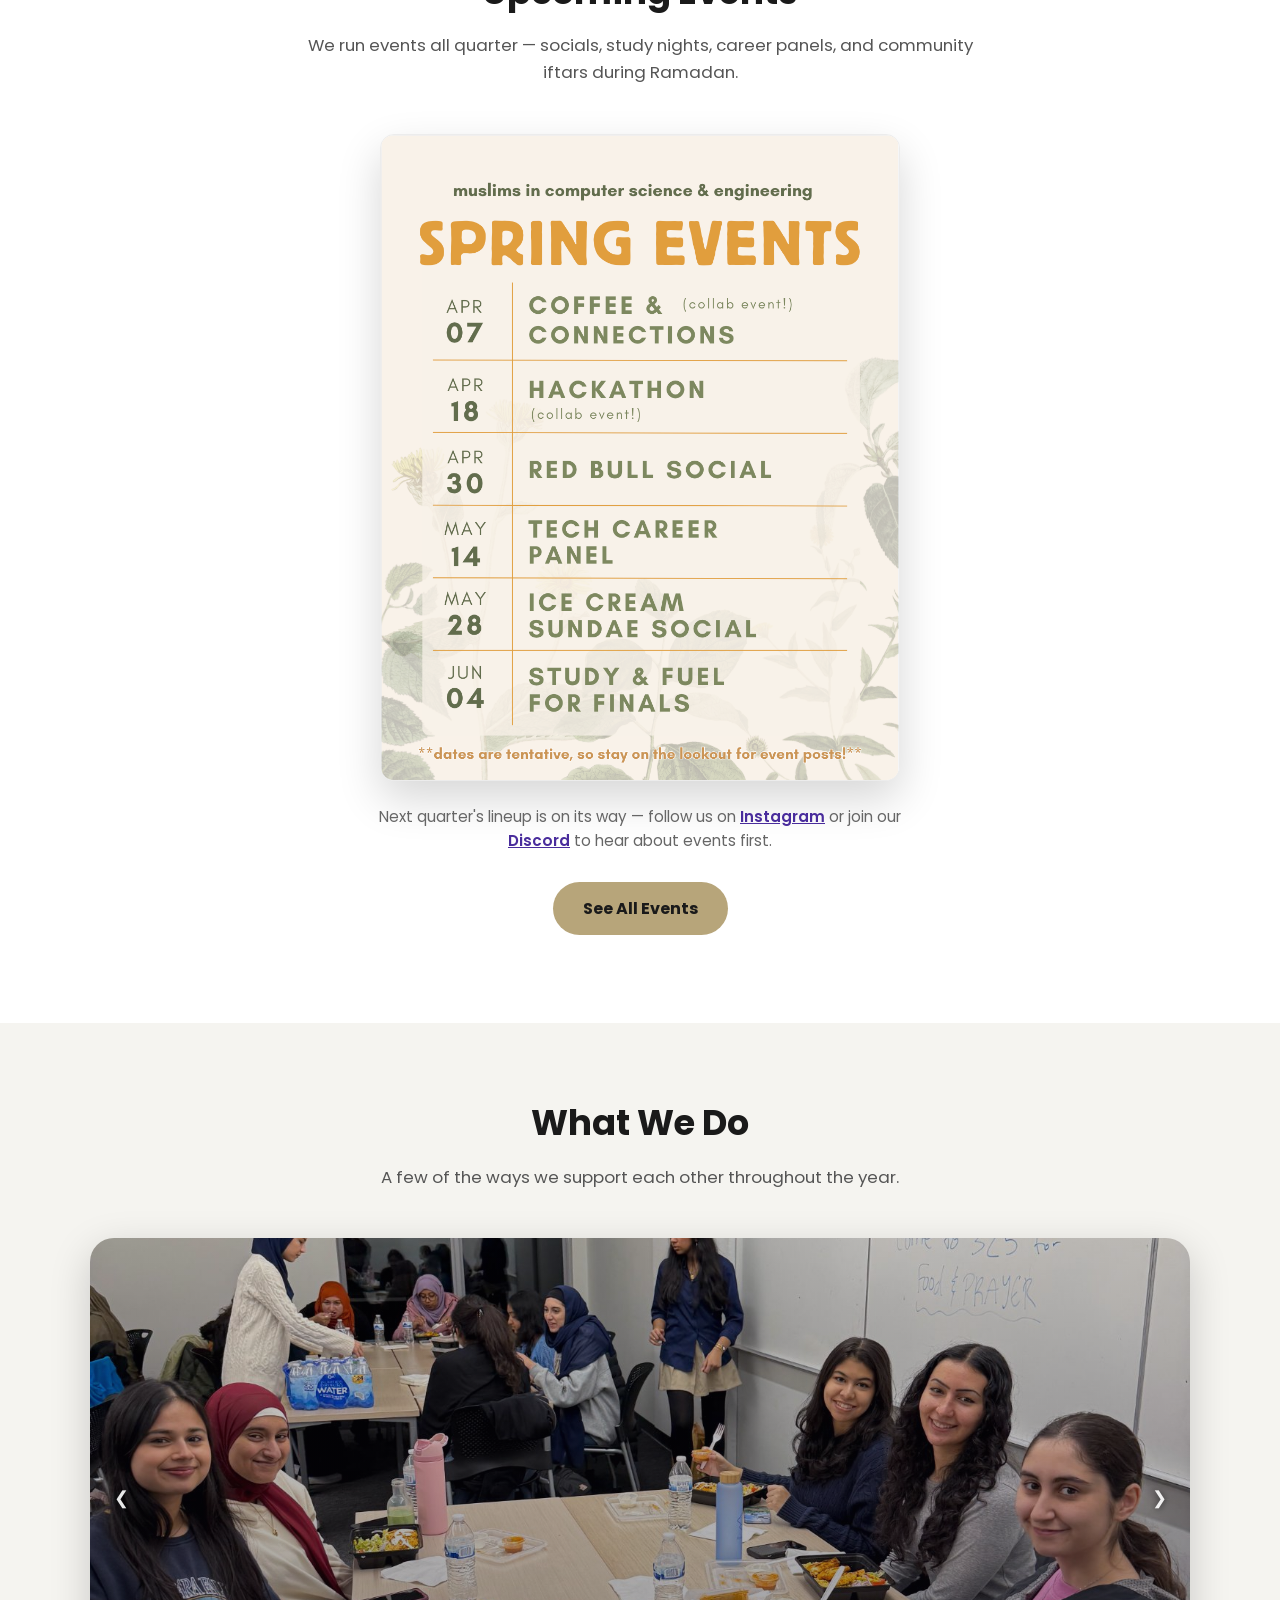
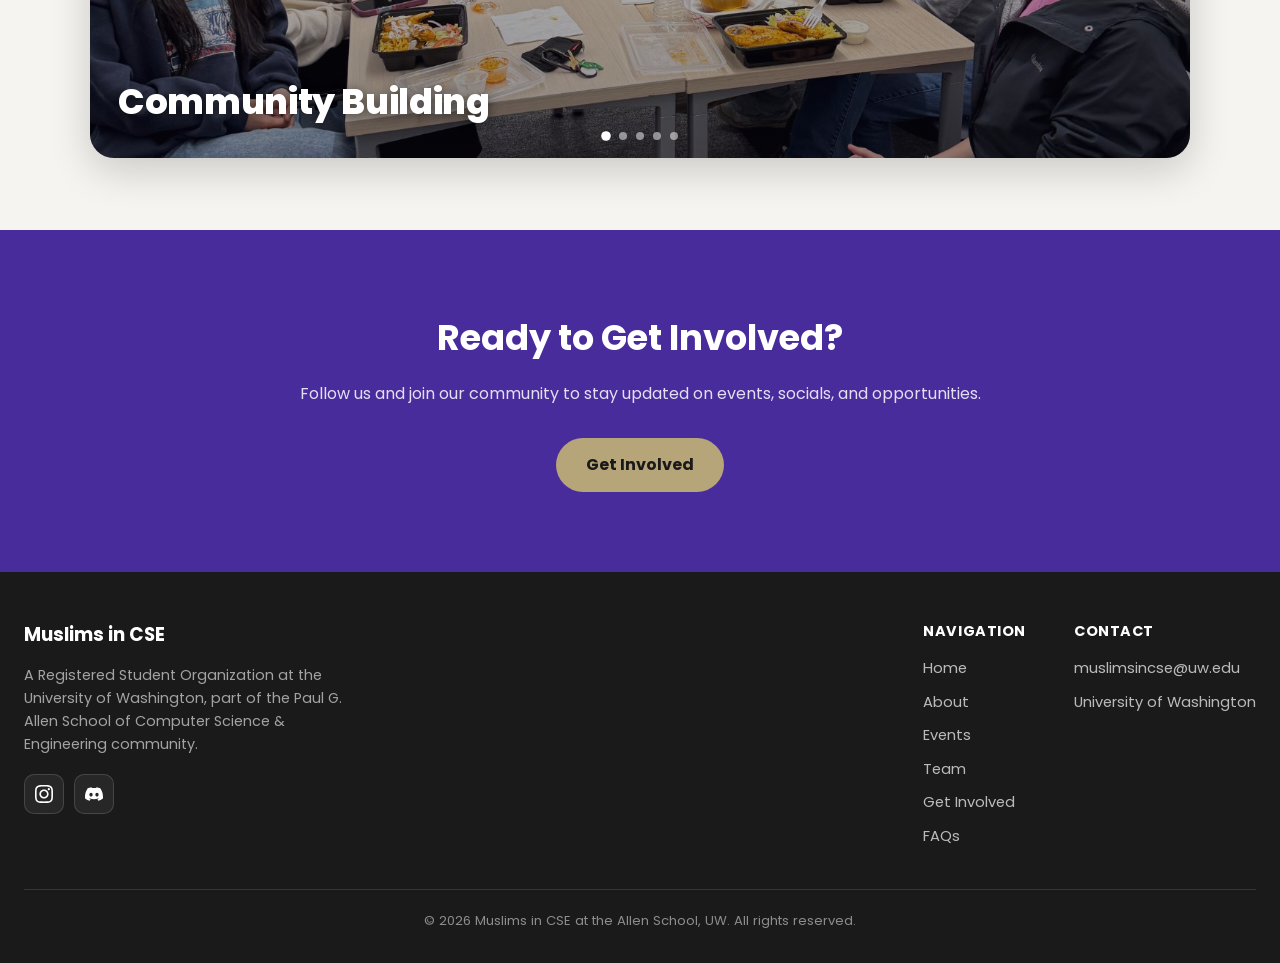
==== commit 8518d944: "Enhance SEO and update mission statement Updated meta tags for better SEO and social sharing. Revise" ====
--- a/index.html
+++ b/index.html
@@ -4,7 +4,16 @@
 <meta charset="UTF-8">
 <meta name="viewport" content="width=device-width, initial-scale=1.0">
 <title>Muslims in CSE — University of Washington</title>
-<meta name="description" content="Muslims in CSE is a student organization for Muslim students in the Paul G. Allen School of Computer Science &amp; Engineering at the University of Washington.">
+<meta name="description" content="A student organization at the UW Paul G. Allen School of Computer Science &amp; Engineering, building community and belonging for Muslim students in computing.">
+<meta property="og:type" content="website">
+<meta property="og:site_name" content="Muslims in CSE">
+<meta property="og:title" content="Muslims in CSE — University of Washington">
+<meta property="og:description" content="A student organization at the UW Paul G. Allen School of Computer Science &amp; Engineering, building community and belonging for Muslim students in computing.">
+<meta property="og:image" content="https://students.washington.edu/muslimsincse/og-image.jpg">
+<meta property="og:image:width" content="1200">
+<meta property="og:image:height" content="630">
+<meta property="og:url" content="https://students.washington.edu/muslimsincse/">
+<meta name="twitter:card" content="summary_large_image">
 <link rel="icon" href="favicon.png" type="image/png">
 <link rel="stylesheet" href="style.css">
 </head>
@@ -48,8 +57,8 @@
       <div>
         <span class="mission-eyebrow">Our Mission</span>
         <h2 class="mission-statement">Every Muslim student in the Allen School should feel <span class="accent">seen, valued, and supported.</span></h2>
-        <p class="mission-body">MiCSE creates an inclusive space where students can build community, navigate the challenges of being part of a religious minority in computing, and thrive both academically and personally.</p>
-        <p class="mission-note">Membership, events, and all MiCSE programming are open to all Allen students, regardless of religion, background, or identity.</p>
+        <p class="mission-body">MiCSE is dedicated to fostering community, belonging, and support around the experiences of Muslim students in computing. We foster a space where students can connect over shared faith and identity while navigating academic and professional life in tech. Through mentorship, social events, and networking opportunities, we aim to support Muslim students&rsquo; success and belonging in CSE, while welcoming allies who want to learn and engage with our community.</p>
+        <p class="mission-note">Membership, events, and all MiCSE programming are open to all UW students, regardless of religion, background, or identity.</p>
       </div>
     </div>
   </div>
--- a/style.css
+++ b/style.css
@@ -589,20 +589,15 @@
   text-align: left;
 }
 
+/* No frame: the logo is already a self-contained circular emblem, so a
+   translucent panel around it just adds visual noise. */
 .mission-logo-frame {
-  aspect-ratio: 1 / 1;
   width: 100%;
-  border-radius: var(--radius);
-  background: rgba(255,255,255,0.09);
-  border: 1px solid rgba(255,255,255,0.2);
-  padding: 30px;
-  display: flex;
-  align-items: center;
-  justify-content: center;
-  box-shadow: 0 18px 44px rgba(0,0,0,0.24);
-}
-
-.mission-logo-frame img { width: 100%; height: 100%; object-fit: contain; }
+  max-width: 330px;
+  margin: 0 auto;
+}
+
+.mission-logo-frame img { width: 100%; height: auto; display: block; }
 
 .mission-eyebrow {
   display: block;
@@ -631,16 +626,18 @@
   color: rgba(255,255,255,0.82);
 }
 
+/* A hairline rule instead of a callout box — reads as editorial rather than
+   as a generic highlighted card. */
 .mission-note {
   margin: 0;
-  padding: 16px 22px;
-  border: 1px solid rgba(255,255,255,0.24);
-  border-left: 3px solid var(--gold);
-  border-radius: var(--radius);
-  background: rgba(255,255,255,0.07);
+  padding: 22px 0 0;
+  border: 0;
+  border-top: 1px solid rgba(255,255,255,0.2);
+  background: none;
+  border-radius: 0;
   font-size: 0.95rem;
-  font-weight: 500;
-  color: var(--white);
+  color: rgba(255,255,255,0.7);
+  max-width: 56ch;
 }
 
 @media (max-width: 820px) {
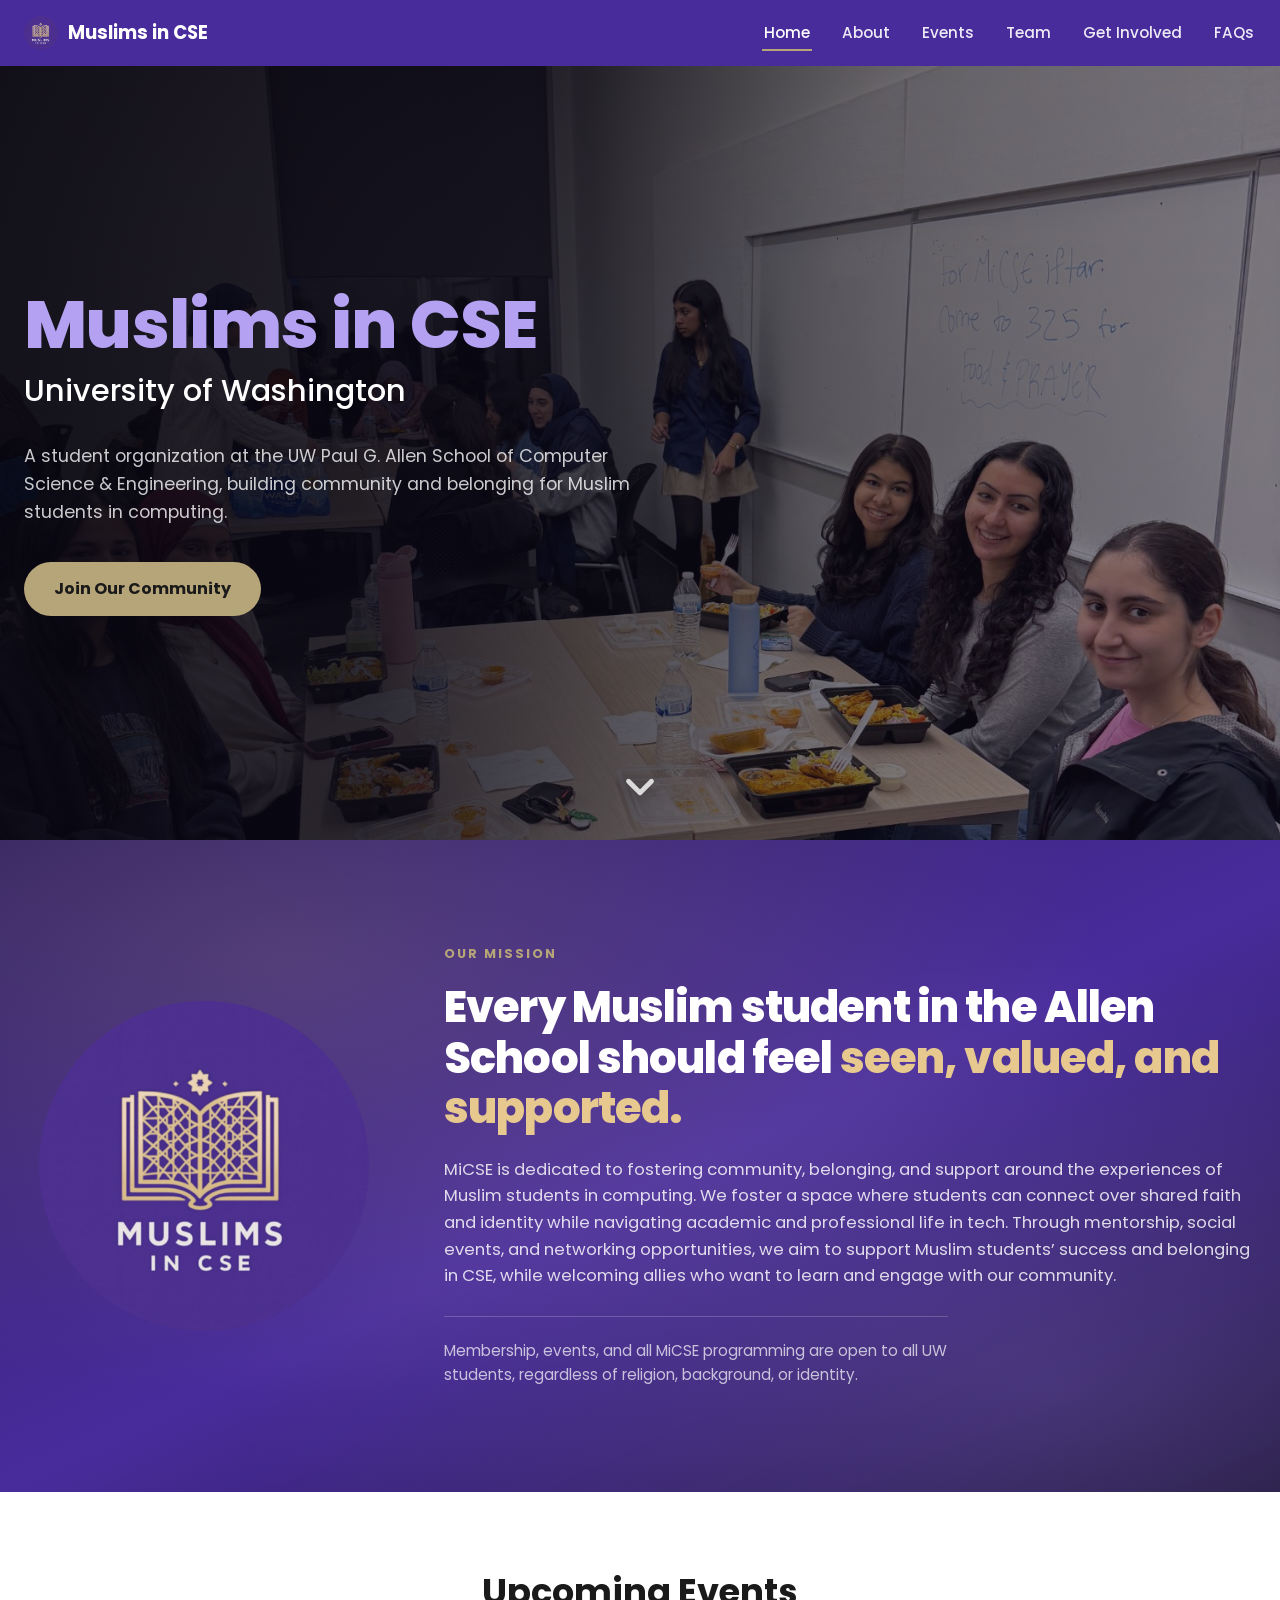
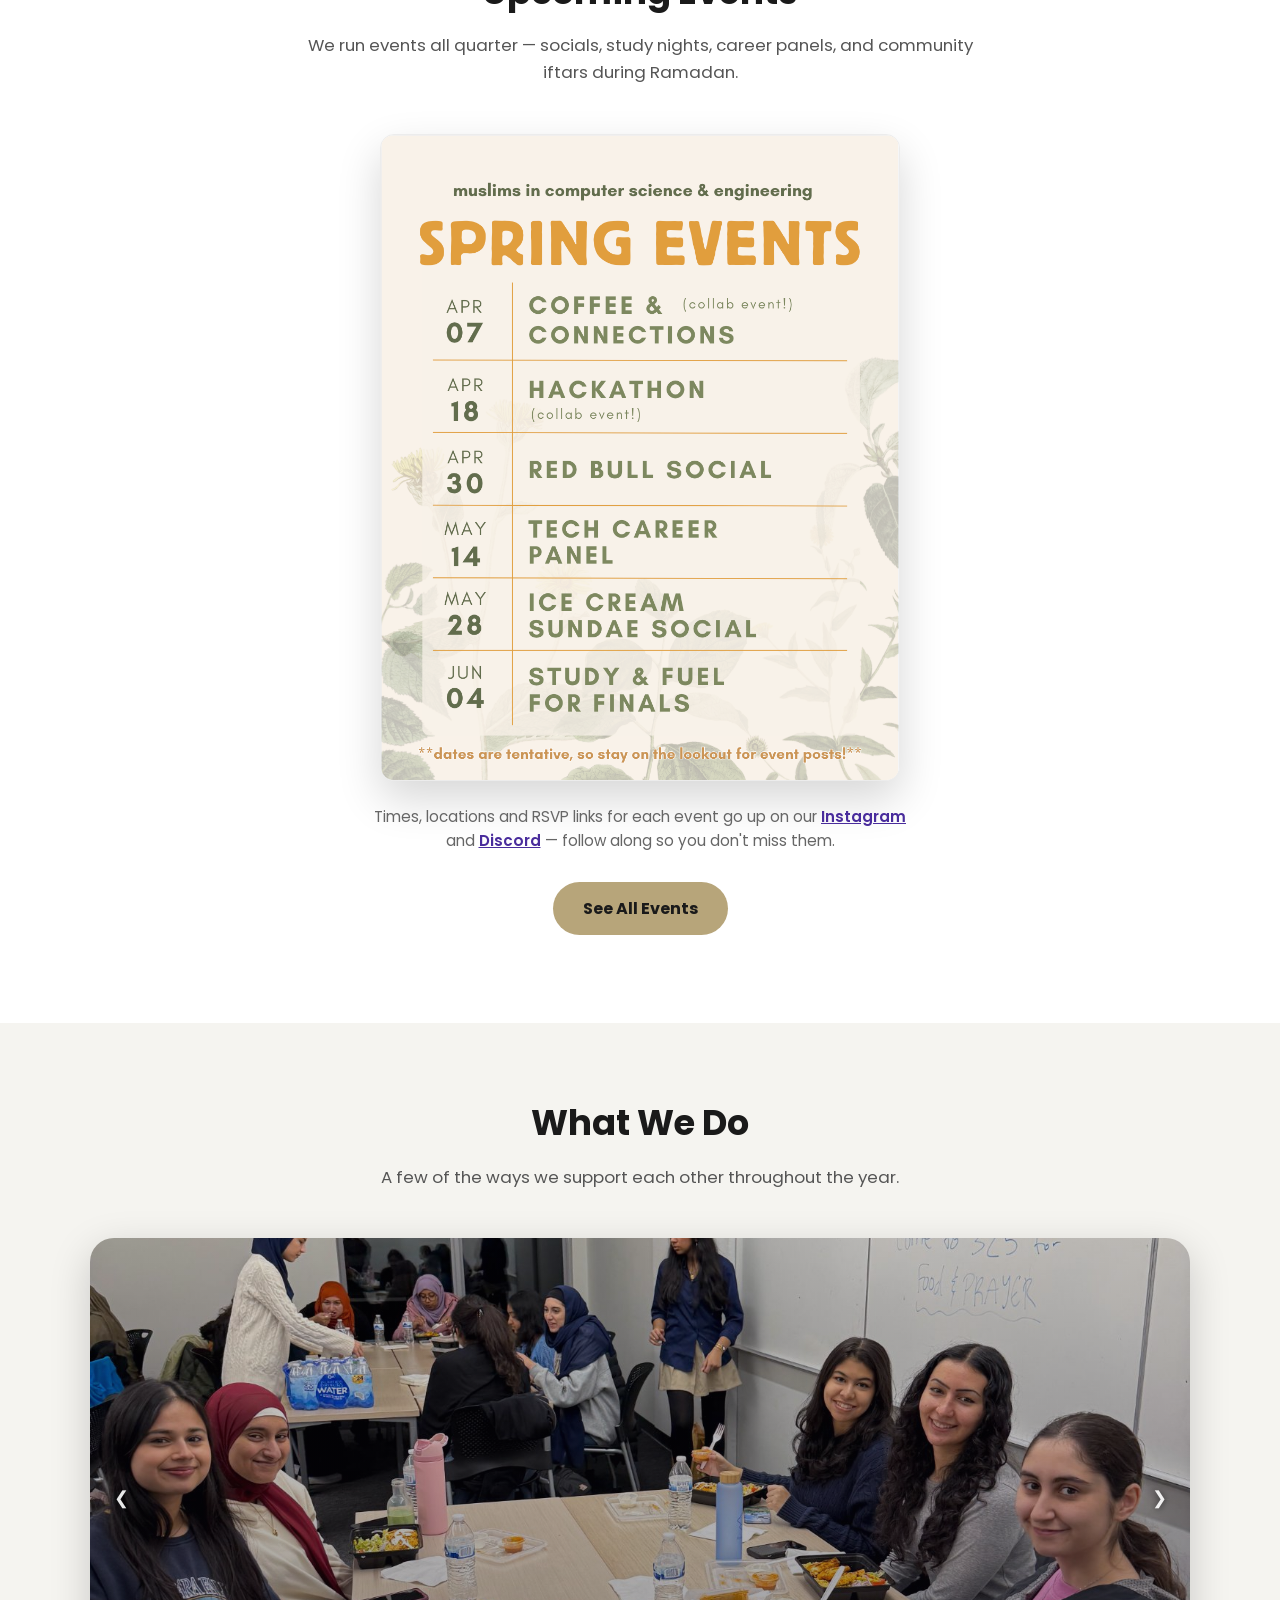
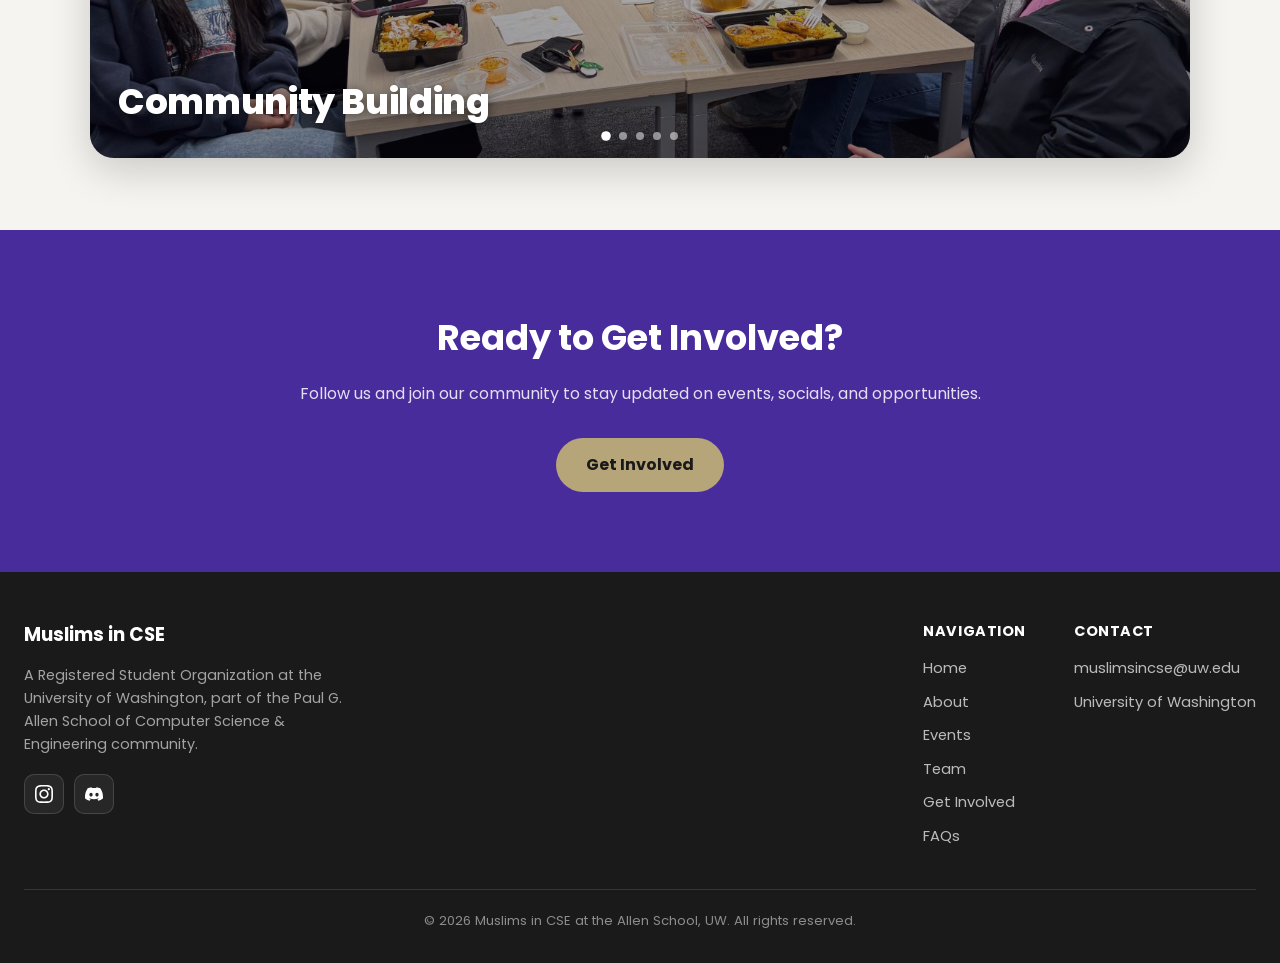
==== commit cbdbf4b9: "Revise upcoming events section in index.html Updated event descriptions and added new event details." ====
--- a/index.html
+++ b/index.html
@@ -69,9 +69,9 @@
     <h2 class="section-title">Upcoming Events</h2>
     <p class="section-lead">We run events all quarter — socials, study nights, career panels, and community iftars during Ramadan.</p>
     <div class="schedule-poster reveal">
-      <img src="schedule-poster.png" alt="Muslims in CSE quarterly events: Coffee &amp; Connections, Hackathon, Red Bull Social, Tech Career Panel, Ice Cream Sundae Social, and Study &amp; Fuel for Finals.">
-    </div>
-    <p class="schedule-caption">Next quarter's lineup is on its way — follow us on <a href="https://www.instagram.com/muslimsincse/" target="_blank" rel="noopener">Instagram</a> or join our <a href="https://discord.gg/hwtS8GEwmB" target="_blank" rel="noopener">Discord</a> to hear about events first.</p>
+      <img src="schedule-poster.png" alt="Muslims in CSE fall events: Pizza Social on Thursday October 15, Career Fair with MSA on Friday October 23, College Application Prep for high schoolers on Saturday October 24, and Study Night with RedBull on Thursday November 19.">
+    </div>
+    <p class="schedule-caption">Times, locations and RSVP links for each event go up on our <a href="https://www.instagram.com/muslimsincse/" target="_blank" rel="noopener">Instagram</a> and <a href="https://discord.gg/hwtS8GEwmB" target="_blank" rel="noopener">Discord</a> — follow along so you don't miss them.</p>
     <p style="text-align:center; margin-top:28px;"><a href="events.html" class="btn">See All Events</a></p>
   </div>
 </section>
